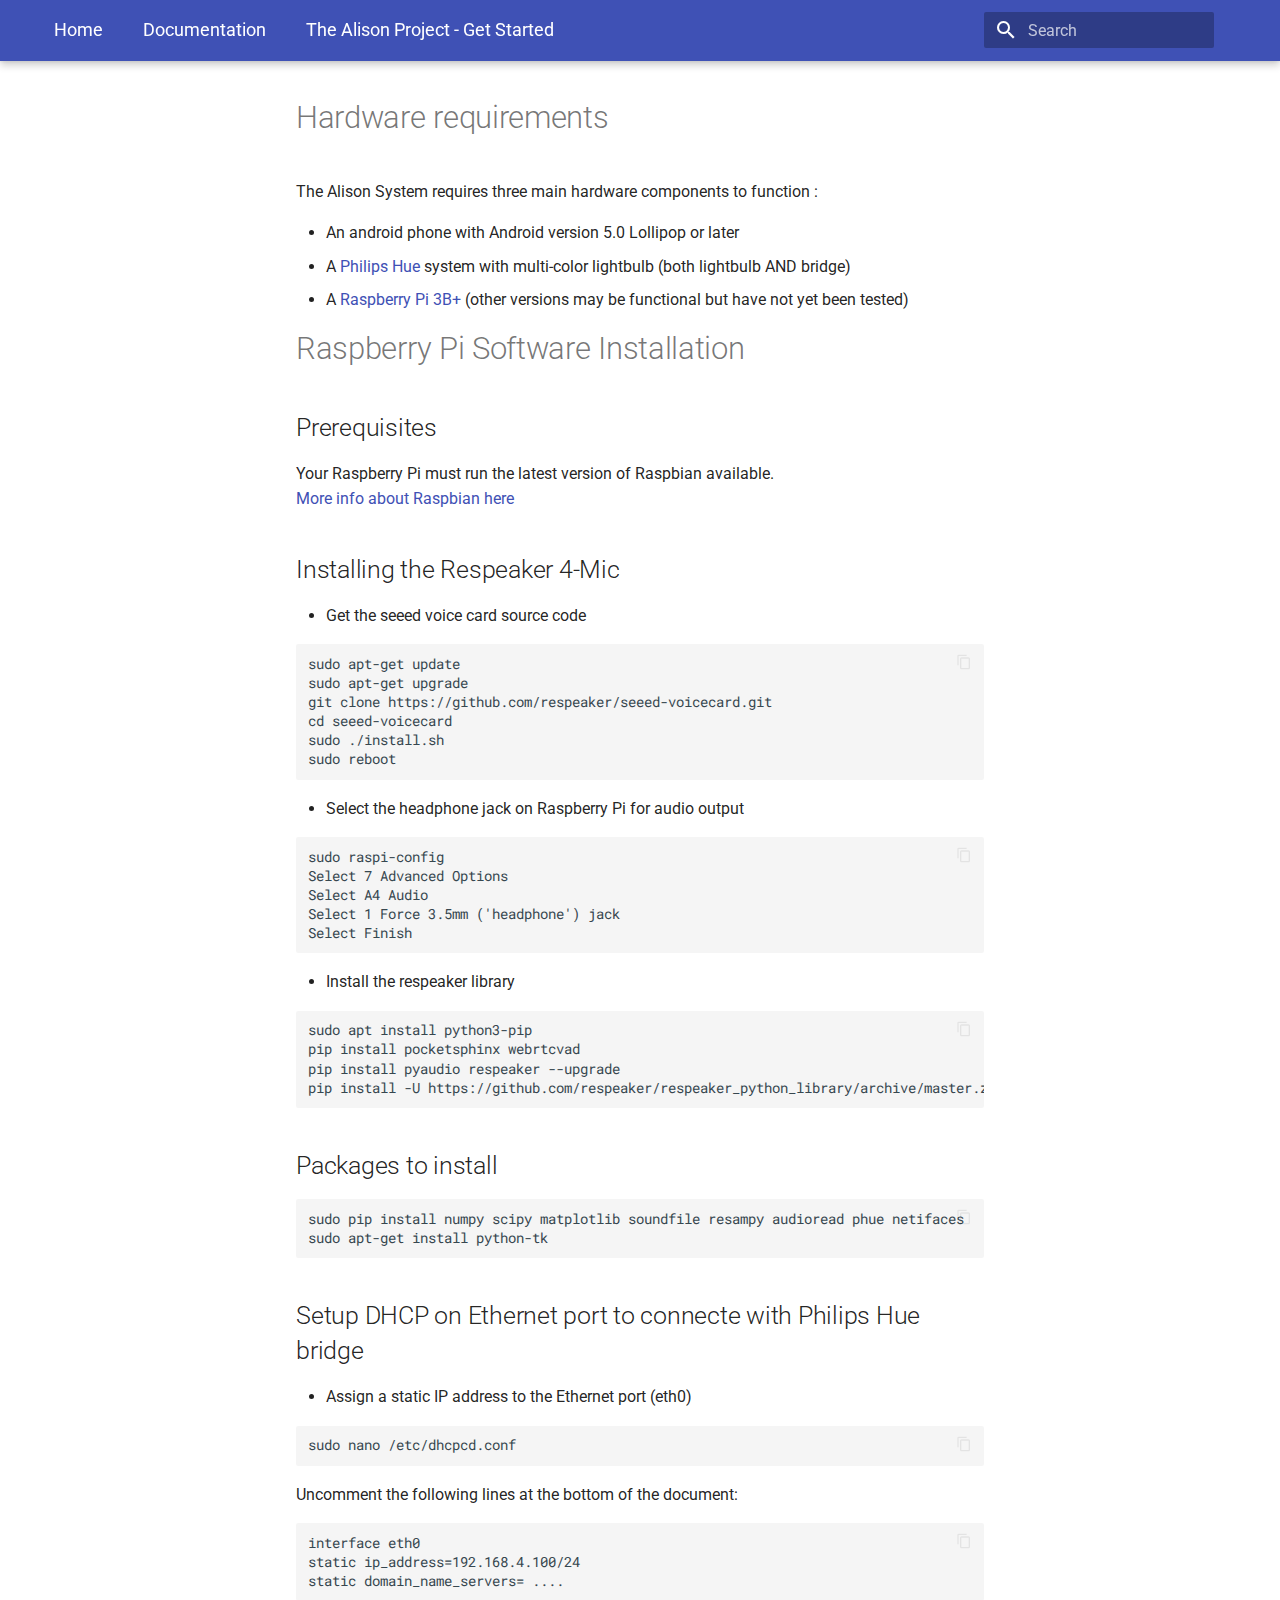
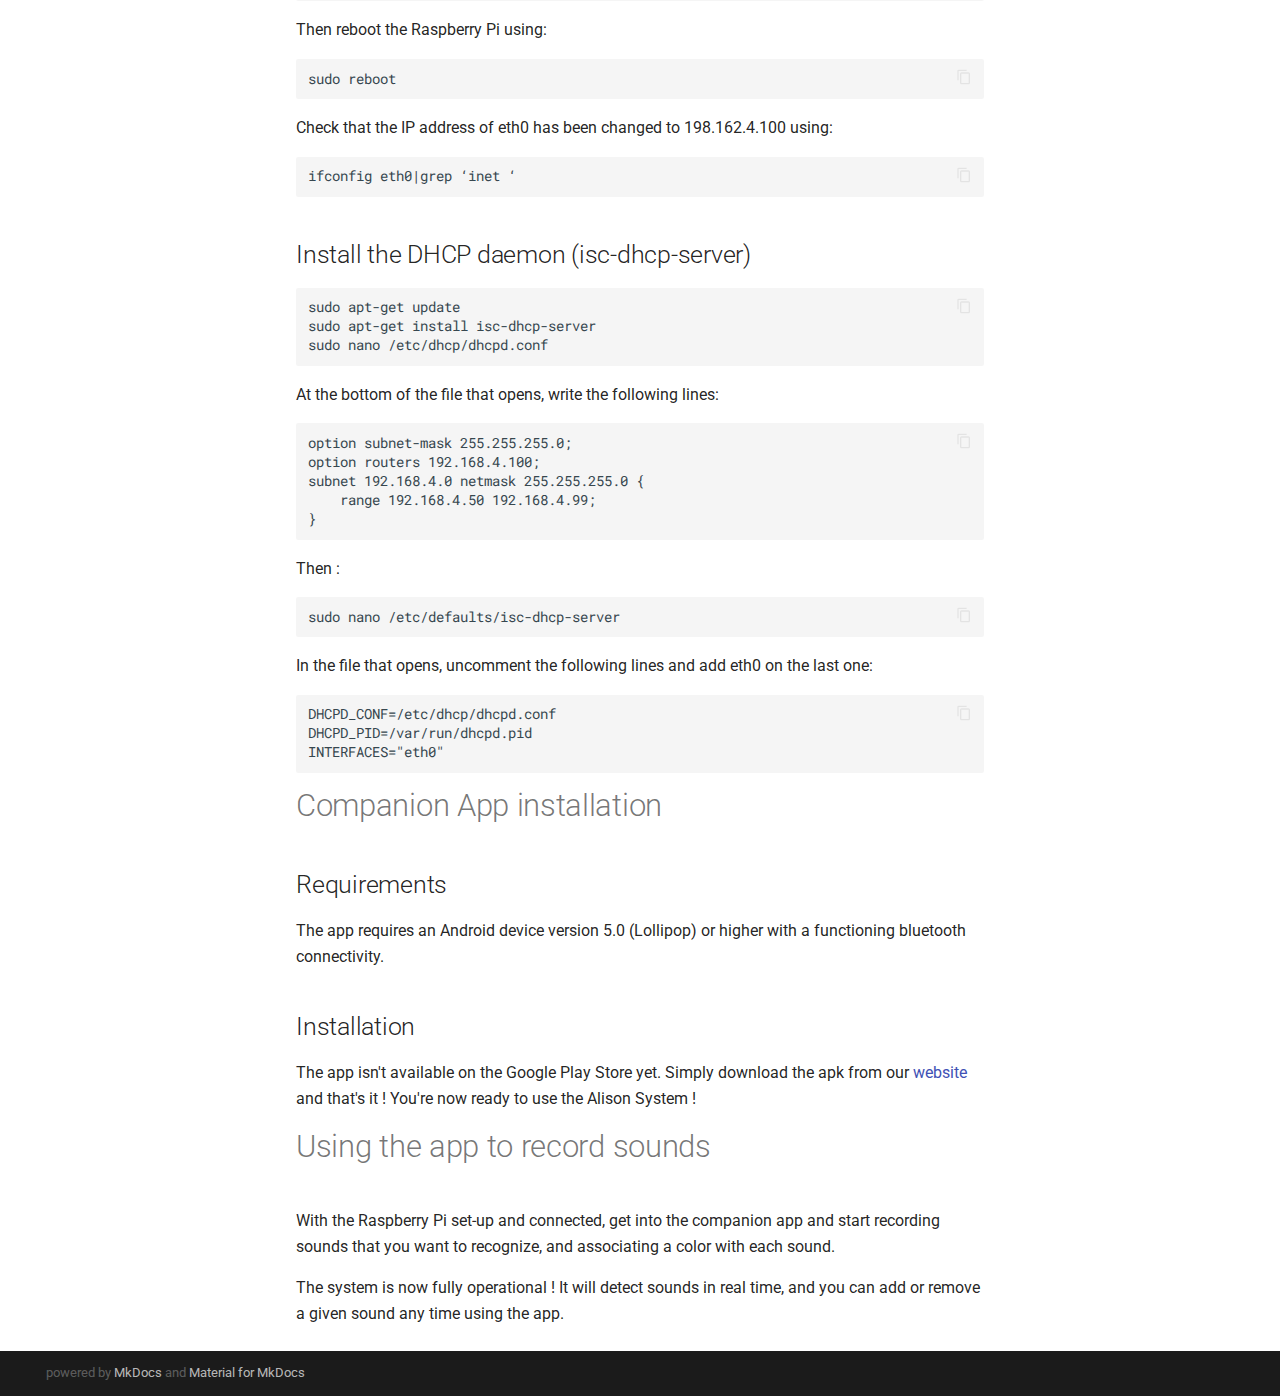
==== docs/Get_Started/index.html @ c4dc36ad "added getstarted md page" ====
<!doctype html>
<html lang="en" class="no-js">
  <head>
    
      <meta charset="utf-8">
      <meta name="viewport" content="width=device-width,initial-scale=1">
      <meta http-equiv="x-ua-compatible" content="ie=edge">
      
      
      
      
        <meta name="lang:clipboard.copy" content="Copy to clipboard">
      
        <meta name="lang:clipboard.copied" content="Copied to clipboard">
      
        <meta name="lang:search.language" content="en">
      
        <meta name="lang:search.pipeline.stopwords" content="True">
      
        <meta name="lang:search.pipeline.trimmer" content="True">
      
        <meta name="lang:search.result.none" content="No matching documents">
      
        <meta name="lang:search.result.one" content="1 matching document">
      
        <meta name="lang:search.result.other" content="# matching documents">
      
        <meta name="lang:search.tokenizer" content="[\s\-]+">
      
      <link rel="shortcut icon" href="assets/images/favicon.png">
      <meta name="generator" content="mkdocs-1.0.4, mkdocs-material-4.2.0">
    
    
      
        <title>The Alison Project - Get Started</title>
      <link rel="stylesheet" href="assets/stylesheets/application.750b69bd.css">
      
      
    
    
      <script src="assets/javascripts/modernizr.74668098.js"></script>
    
    
      
        <link href="https://fonts.gstatic.com" rel="preconnect" crossorigin>
        <link rel="stylesheet" href="https://fonts.googleapis.com/css?family=Roboto:300,400,400i,700|Roboto+Mono">
        <style>body,input{font-family:"Roboto","Helvetica Neue",Helvetica,Arial,sans-serif}code,kbd,pre{font-family:"Roboto Mono","Courier New",Courier,monospace}</style>
      
    
    <link rel="stylesheet" href="assets/fonts/material-icons.css">
    
    
    
      
    
    
  </head>
  
    <body dir="ltr">
  
    <svg class="md-svg">
      <defs>
        
        
      </defs>
    </svg>
    <input class="md-toggle" data-md-toggle="drawer" type="checkbox" id="__drawer" autocomplete="off">
    <input class="md-toggle" data-md-toggle="search" type="checkbox" id="__search" autocomplete="off">
    <label class="md-overlay" data-md-component="overlay" for="__drawer"></label>
    
      <a href="#hardware-requirements" tabindex="1" class="md-skip">
        Skip to content
      </a>
    
    
      <header class="md-header" height="62px" data-md-component="header">
  <nav class="md-header-nav md-grid" height="62px">
    <div class="md-flex">
    
      <div class="md-flex__cell md-flex__cell--shrink">
        <div class="md-flex__ellipsis md-header-nav__title" data-md-component="title">
          <a href="../index.html">
            Home
          </a> 
       </div>  
      </div>
      <div class="md-flex__cell md-flex__cell--shrink">
        <div class="md-flex__ellipsis md-header-nav__title" data-md-component="title">
          <a href="../documentation.html">
            Documentation
          </a> 
       </div>  
      </div>
      
      <div class="md-flex__cell md-flex__cell--shrink">
        <label class="md-icon md-icon--menu md-header-nav__button" for="__drawer"></label>
      </div>
      <div class="md-flex__cell md-flex__cell--stretch">
        <div class="md-flex__ellipsis md-header-nav__title" data-md-component="title">
          
            <span class="md-header-nav__topic">
              The Alison Project - Get Started
            </span>
          
        </div>
      </div>


      <div class="md-flex__cell md-flex__cell--shrink">
        
          <label class="md-icon md-icon--search md-header-nav__button" for="__search"></label>

          
          
<div class="md-search" data-md-component="search" role="dialog">
  <label class="md-search__overlay" for="__search"></label>
  <div class="md-search__inner" role="search">
    <form class="md-search__form" name="search">
      <input type="text" class="md-search__input" name="query" placeholder="Search" autocapitalize="off" autocorrect="off" autocomplete="off" spellcheck="false" data-md-component="query" data-md-state="active">
      <label class="md-icon md-search__icon" for="__search"></label>
      <button type="reset" class="md-icon md-search__icon" data-md-component="reset" tabindex="-1">
        &#xE5CD;
      </button>
    </form>
    <div class="md-search__output">
      <div class="md-search__scrollwrap" data-md-scrollfix>
        <div class="md-search-result" data-md-component="result">
          <div class="md-search-result__meta">
            Type to start searching
          </div>
          <ol class="md-search-result__list"></ol>
        </div>
      </div>
    </div>
  </div>
</div>
        
      </div>
      
    </div>
  </nav>
</header>
    
    <div class="md-container">
      
        
      
      
      <main class="md-main">
        <div class="md-main__inner md-grid" data-md-component="container">
          
            
              <div class="md-sidebar md-sidebar--primary" data-md-component="navigation">
                <div class="md-sidebar__scrollwrap">
                  <div class="md-sidebar__inner">
                    <nav class="md-nav md-nav--primary" data-md-level="0">
  <label class="md-nav__title md-nav__title--site" for="__drawer">
    <a href="." title="The Alison Project - Get Started" class="md-nav__button md-logo">
      
        <i class="md-icon"></i>
      
    </a>
  </label>
  
  <ul class="md-nav__list" data-md-scrollfix>
    
      
      
      

  


  <li class="md-nav__item md-nav__item--active">
    
    <input class="md-toggle md-nav__toggle" data-md-toggle="toc" type="checkbox" id="__toc">
    
      
    
    
    <a href="." title="Hardware requirements" class="md-nav__link md-nav__link--active">
    </a>
    
  </li>

    
  </ul>
</nav>
                  </div>
                </div>
              </div>
            
            
              <div class="md-sidebar md-sidebar--secondary" data-md-component="toc">
                <div class="md-sidebar__scrollwrap">
                  <div class="md-sidebar__inner">
                    
<nav class="md-nav md-nav--secondary">
  
  
    
  
  
</nav>
                  </div>
                </div>
              </div>
            
          
          <div class="md-content">
            <article class="md-content__inner md-typeset">
              
                
                
                <h1 id="hardware-requirements">Hardware requirements</h1>
<p>The Alison System requires three main hardware components to function :  </p>
<ul>
<li>
<p>An android phone with Android version 5.0 Lollipop or later  </p>
</li>
<li>
<p>A <a href="https://www2.meethue.com/fr-fr">Philips Hue</a> system with multi-color lightbulb (both lightbulb AND bridge)  </p>
</li>
<li>
<p>A <a href="https://www.raspberrypi.org/products">Raspberry Pi 3B+</a> (other versions may be functional but have not yet been tested)  </p>
</li>
</ul>
<h1 id="raspberry-pi-software-installation">Raspberry Pi Software Installation</h1>
<h2 id="prerequisites">Prerequisites</h2>
<p>Your Raspberry Pi must run the latest version of Raspbian available.<br />
<a href="https://raspbian.org/" title="Raspbian- Main page">More info about Raspbian here</a></p>
<h2 id="installing-the-respeaker-4-mic">Installing the Respeaker 4-Mic</h2>
<ul>
<li>Get the seeed voice card source code</li>
</ul>
<pre><code>sudo apt-get update
sudo apt-get upgrade
git clone https://github.com/respeaker/seeed-voicecard.git
cd seeed-voicecard
sudo ./install.sh
sudo reboot
</code></pre>

<ul>
<li>Select the headphone jack on Raspberry Pi for audio output</li>
</ul>
<pre><code>sudo raspi-config
Select 7 Advanced Options
Select A4 Audio
Select 1 Force 3.5mm ('headphone') jack
Select Finish
</code></pre>

<ul>
<li>Install the respeaker library</li>
</ul>
<pre><code>sudo apt install python3-pip
pip install pocketsphinx webrtcvad
pip install pyaudio respeaker --upgrade
pip install -U https://github.com/respeaker/respeaker_python_library/archive/master.zip
</code></pre>

<h2 id="packages-to-install">Packages to install</h2>
<pre><code>sudo pip install numpy scipy matplotlib soundfile resampy audioread phue netifaces
sudo apt-get install python-tk
</code></pre>

<h2 id="setup-dhcp-on-ethernet-port-to-connecte-with-philips-hue-bridge">Setup DHCP on Ethernet port to connecte with Philips Hue bridge</h2>
<ul>
<li>Assign a static IP address to the Ethernet port (eth0)</li>
</ul>
<pre><code>sudo nano /etc/dhcpcd.conf
</code></pre>

<p>Uncomment the following lines at the bottom of the document:</p>
<pre><code>interface eth0
static ip_address=192.168.4.100/24
static domain_name_servers= ....
</code></pre>

<p>Then reboot the Raspberry Pi using:</p>
<pre><code>sudo reboot
</code></pre>

<p>Check that the IP address of eth0 has been changed to 198.162.4.100 using:</p>
<pre><code>ifconfig eth0|grep ‘inet ‘
</code></pre>

<h2 id="install-the-dhcp-daemon-isc-dhcp-server">Install the DHCP daemon (isc-dhcp-server)</h2>
<pre><code>sudo apt-get update
sudo apt-get install isc-dhcp-server
sudo nano /etc/dhcp/dhcpd.conf
</code></pre>

<p>At the bottom of the file that opens, write the following lines:</p>
<pre><code>option subnet-mask 255.255.255.0;
option routers 192.168.4.100;
subnet 192.168.4.0 netmask 255.255.255.0 {
    range 192.168.4.50 192.168.4.99;
}
</code></pre>

<p>Then : </p>
<pre><code>sudo nano /etc/defaults/isc-dhcp-server
</code></pre>

<p>In the file that opens, uncomment the following lines and add eth0 on the last one:</p>
<pre><code>DHCPD_CONF=/etc/dhcp/dhcpd.conf
DHCPD_PID=/var/run/dhcpd.pid
INTERFACES=&quot;eth0&quot;
</code></pre>

<h1 id="companion-app-installation">Companion App installation</h1>
<h2 id="requirements">Requirements</h2>
<p>The app requires an Android device version 5.0 (Lollipop) or higher with a functioning bluetooth connectivity.</p>
<h2 id="installation">Installation</h2>
<p>The app isn't available on the Google Play Store yet. Simply download the apk from our <a href="https://alisonproject.ml">website</a> and that's it !   You're now ready to use the Alison System !</p>
<h1 id="using-the-app-to-record-sounds">Using the app to record sounds</h1>
<p>With the Raspberry Pi set-up and connected, get into the companion app and start recording sounds that you want to recognize, and associating a color with each sound.   </p>
<p>The system is now fully operational ! It will detect sounds in real time, and you can add or remove a given sound any time using the app.  </p>
                
                  
                
              
              
                


              
            </article>
          </div>
        </div>
      </main>
      
        
<footer class="md-footer">
  
  <div class="md-footer-meta md-typeset">
    <div class="md-footer-meta__inner md-grid">
      <div class="md-footer-copyright">
        
        powered by
        <a href="https://www.mkdocs.org">MkDocs</a>
        and
        <a href="https://squidfunk.github.io/mkdocs-material/">
          Material for MkDocs</a>
      </div>
      
    </div>
  </div>
</footer>
      
    </div>
    
      <script src="assets/javascripts/application.39abc4af.js"></script>
      
      <script>app.initialize({version:"1.0.4",url:{base:"."}})</script>
      
    
  </body>
</html>
---- docs/Get_Started/assets/stylesheets/application.750b69bd.css ----
@charset "UTF-8";html{box-sizing:border-box}*,:after,:before{box-sizing:inherit}html{-webkit-text-size-adjust:none;-moz-text-size-adjust:none;-ms-text-size-adjust:none;text-size-adjust:none}body{margin:0}hr{overflow:visible;box-sizing:content-box}a{-webkit-text-decoration-skip:objects}a,button,input,label{-webkit-tap-highlight-color:transparent}a{color:inherit;text-decoration:none}small,sub,sup{font-size:80%}sub,sup{position:relative;line-height:0;vertical-align:baseline}sub{bottom:-.25em}sup{top:-.5em}img{border-style:none}table{border-collapse:separate;border-spacing:0}td,th{font-weight:400;vertical-align:top}button{margin:0;padding:0;border:0;outline-style:none;background:transparent;font-size:inherit}input{border:0;outline:0}.md-clipboard:before,.md-icon,.md-nav__button,.md-nav__link:after,.md-nav__title:before,.md-search-result__article--document:before,.md-source-file:before,.md-typeset .admonition>.admonition-title:before,.md-typeset .admonition>summary:before,.md-typeset .critic.comment:before,.md-typeset .footnote-backref,.md-typeset .task-list-control .task-list-indicator:before,.md-typeset details>.admonition-title:before,.md-typeset details>summary:before,.md-typeset summary:after{font-family:Material Icons;font-style:normal;font-variant:normal;font-weight:400;line-height:1;text-transform:none;white-space:nowrap;speak:none;word-wrap:normal;direction:ltr}.md-content__icon,.md-footer-nav__button,.md-header-nav__button,.md-nav__button,.md-nav__title:before,.md-search-result__article--document:before{display:inline-block;margin:0rem;padding:.4rem;font-size:1.2rem;cursor:pointer}.md-icon--arrow-back:before{content:""}.md-icon--arrow-forward:before{content:""}.md-icon--menu:before{content:""}.md-icon--search:before{content:""}[dir=rtl] 




.md-icon--arrow-back:before{content:""}[dir=rtl] .md-icon--arrow-forward:before{content:""}body{-webkit-font-smoothing:antialiased;-moz-osx-font-smoothing:grayscale}body,input{color:rgba(0,0,0,.87);-webkit-font-feature-settings:"kern","liga";font-feature-settings:"kern","liga";font-family:Helvetica Neue,Helvetica,Arial,sans-serif}code,kbd,pre{color:rgba(0,0,0,.87);-webkit-font-feature-settings:"kern";font-feature-settings:"kern";font-family:Courier New,Courier,monospace}.md-typeset{font-size:.8rem;line-height:1.6;-webkit-print-color-adjust:exact}.md-typeset blockquote,.md-typeset ol,.md-typeset p,.md-typeset ul{margin:1em 0}.md-typeset h1{margin:0 0 2rem;color:rgba(0,0,0,.54);font-size:1.5625rem;line-height:1.3}.md-typeset h1,.md-typeset h2{font-weight:300;letter-spacing:-.01em}.md-typeset h2{margin:2rem 0 .8rem;font-size:1.25rem;line-height:1.4}.md-typeset h3{margin:1.6rem 0 .8rem;font-size:1rem;font-weight:400;letter-spacing:-.01em;line-height:1.5}.md-typeset h2+h3{margin-top:.8rem}.md-typeset h4{font-size:.8rem}.md-typeset h4,.md-typeset h5,.md-typeset h6{margin:.8rem 0;font-weight:700;letter-spacing:-.01em}.md-typeset h5,.md-typeset h6{color:rgba(0,0,0,.54);font-size:.64rem}.md-typeset h5{text-transform:uppercase}.md-typeset hr{margin:1.5em 0;border-bottom:.05rem dotted rgba(0,0,0,.26)}.md-typeset a{color:#3f51b5;word-break:break-word}.md-typeset a,.md-typeset a:before{transition:color .125s}.md-typeset a:active,.md-typeset a:hover{color:#536dfe}.md-typeset code,.md-typeset pre{background-color:hsla(0,0%,92.5%,.5);color:#37474f;font-size:85%;direction:ltr}.md-typeset code{margin:0 .29412em;padding:.07353em 0;border-radius:.1rem;box-shadow:.29412em 0 0 hsla(0,0%,92.5%,.5),-.29412em 0 0 hsla(0,0%,92.5%,.5);word-break:break-word;-webkit-box-decoration-break:clone;box-decoration-break:clone}.md-typeset h1 code,.md-typeset h2 code,.md-typeset h3 code,.md-typeset h4 code,.md-typeset h5 code,.md-typeset h6 code{margin:0;background-color:transparent;box-shadow:none}.md-typeset a>code{margin:inherit;padding:inherit;border-radius:initial;background-color:inherit;color:inherit;box-shadow:none}.md-typeset pre{position:relative;margin:1em 0;border-radius:.1rem;line-height:1.4;-webkit-overflow-scrolling:touch}.md-typeset pre>code{display:block;margin:0;padding:.525rem .6rem;background-color:transparent;font-size:inherit;box-shadow:none;-webkit-box-decoration-break:slice;box-decoration-break:slice;overflow:auto}.md-typeset pre>code::-webkit-scrollbar{width:.2rem;height:.2rem}.md-typeset pre>code::-webkit-scrollbar-thumb{background-color:rgba(0,0,0,.26)}.md-typeset pre>code::-webkit-scrollbar-thumb:hover{background-color:#536dfe}.md-typeset kbd{padding:0 .29412em;border-radius:.15rem;border:.05rem solid #c9c9c9;border-bottom-color:#bcbcbc;background-color:#fcfcfc;color:#555;font-size:85%;box-shadow:0 .05rem 0 #b0b0b0;word-break:break-word}.md-typeset mark{margin:0 .25em;padding:.0625em 0;border-radius:.1rem;background-color:rgba(255,235,59,.5);box-shadow:.25em 0 0 rgba(255,235,59,.5),-.25em 0 0 rgba(255,235,59,.5);word-break:break-word;-webkit-box-decoration-break:clone;box-decoration-break:clone}.md-typeset abbr{border-bottom:.05rem dotted rgba(0,0,0,.54);text-decoration:none;cursor:help}.md-typeset small{opacity:.75}.md-typeset sub,.md-typeset sup{margin-left:.07812em}[dir=rtl] .md-typeset sub,[dir=rtl] .md-typeset sup{margin-right:.07812em;margin-left:0}.md-typeset blockquote{padding-left:.6rem;border-left:.2rem solid rgba(0,0,0,.26);color:rgba(0,0,0,.54)}[dir=rtl] .md-typeset blockquote{padding-right:.6rem;padding-left:0;border-right:.2rem solid rgba(0,0,0,.26);border-left:initial}.md-typeset ul{list-style-type:disc}.md-typeset ol,.md-typeset ul{margin-left:.625em;padding:0}[dir=rtl] .md-typeset ol,[dir=rtl] .md-typeset ul{margin-right:.625em;margin-left:0}.md-typeset ol ol,.md-typeset ul ol{list-style-type:lower-alpha}.md-typeset ol ol ol,.md-typeset ul ol ol{list-style-type:lower-roman}.md-typeset ol li,.md-typeset ul li{margin-bottom:.5em;margin-left:1.25em}[dir=rtl] .md-typeset ol li,[dir=rtl] .md-typeset ul li{margin-right:1.25em;margin-left:0}.md-typeset ol li blockquote,.md-typeset ol li p,.md-typeset ul li blockquote,.md-typeset ul li p{margin:.5em 0}.md-typeset ol li:last-child,.md-typeset ul li:last-child{margin-bottom:0}.md-typeset ol li ol,.md-typeset ol li ul,.md-typeset ul li ol,.md-typeset ul li ul{margin:.5em 0 .5em .625em}[dir=rtl] .md-typeset ol li ol,[dir=rtl] .md-typeset ol li ul,[dir=rtl] .md-typeset ul li ol,[dir=rtl] .md-typeset ul li ul{margin-right:.625em;margin-left:0}.md-typeset dd{margin:1em 0 1em 1.875em}[dir=rtl] .md-typeset dd{margin-right:1.875em;margin-left:0}.md-typeset iframe,.md-typeset img,.md-typeset svg{max-width:100%}.md-typeset table:not([class]){box-shadow:0 2px 2px 0 rgba(0,0,0,.14),0 1px 5px 0 rgba(0,0,0,.12),0 3px 1px -2px rgba(0,0,0,.2);display:inline-block;max-width:100%;border-radius:.1rem;font-size:.64rem;overflow:auto;-webkit-overflow-scrolling:touch}.md-typeset table:not([class])+*{margin-top:1.5em}.md-typeset table:not([class]) td:not([align]),.md-typeset table:not([class]) th:not([align]){text-align:left}[dir=rtl] .md-typeset table:not([class]) td:not([align]),[dir=rtl] .md-typeset table:not([class]) th:not([align]){text-align:right}.md-typeset table:not([class]) th{min-width:5rem;padding:.6rem .8rem;background-color:rgba(0,0,0,.54);color:#fff;vertical-align:top}.md-typeset table:not([class]) td{padding:.6rem .8rem;border-top:.05rem solid rgba(0,0,0,.07);vertical-align:top}.md-typeset table:not([class]) tr{transition:background-color .125s}.md-typeset table:not([class]) tr:hover{background-color:rgba(0,0,0,.035);box-shadow:inset 0 .05rem 0 #fff}.md-typeset table:not([class]) tr:first-child td{border-top:0}.md-typeset table:not([class]) a{word-break:normal}.md-typeset__scrollwrap{margin:1em -.8rem;overflow-x:auto;-webkit-overflow-scrolling:touch}.md-typeset .md-typeset__table{display:inline-block;margin-bottom:.5em;padding:0 .8rem}.md-typeset .md-typeset__table table{display:table;width:100%;margin:0;overflow:hidden}html{font-size:125%;overflow-x:hidden}body,html{height:100%}body{position:relative;font-size:.5rem}hr{display:block;height:.05rem;padding:0;border:0}.md-svg{display:none}.md-grid{max-width:61rem;margin-right:auto;margin-left:auto}.md-container,.md-main{overflow:auto}.md-container{display:table;width:100%;height:100%;padding-top:2.4rem;table-layout:fixed}.md-main{display:table-row;height:100%}.md-main__inner{height:100%;padding-top:1.5rem;padding-bottom:.05rem}.md-toggle{display:none}.md-overlay{position:fixed;top:0;width:0;height:0;transition:width 0s .25s,height 0s .25s,opacity .25s;background-color:rgba(0,0,0,.54);opacity:0;z-index:3}.md-flex{display:table}.md-flex__cell{display:table-cell;position:relative;vertical-align:top}.md-flex__cell--shrink{width:0}.md-flex__cell--stretch{display:table;width:100%;table-layout:fixed}.md-flex__ellipsis{display:table-cell;text-overflow:ellipsis;white-space:nowrap;overflow:hidden}.md-skip{position:fixed;width:.05rem;height:.05rem;margin:.5rem;padding:.3rem .5rem;-webkit-transform:translateY(.4rem);transform:translateY(.4rem);border-radius:.1rem;background-color:rgba(0,0,0,.87);color:#fff;font-size:.64rem;opacity:0;overflow:hidden}.md-skip:focus{width:auto;height:auto;clip:auto;-webkit-transform:translateX(0);transform:translateX(0);transition:opacity .175s 75ms,-webkit-transform .25s cubic-bezier(.4,0,.2,1);transition:transform .25s cubic-bezier(.4,0,.2,1),opacity .175s 75ms;transition:transform .25s cubic-bezier(.4,0,.2,1),opacity .175s 75ms,-webkit-transform .25s cubic-bezier(.4,0,.2,1);opacity:1;z-index:10}@page{margin:25mm}.md-clipboard{position:absolute;top:.3rem;right:.3rem;width:1.4rem;height:1.4rem;border-radius:.1rem;font-size:.8rem;cursor:pointer;z-index:1;-webkit-backface-visibility:hidden;backface-visibility:hidden}.md-clipboard:before{transition:color .25s,opacity .25s;color:rgba(0,0,0,.07);content:"\E14D"}.codehilite:hover .md-clipboard:before,.md-typeset .highlight:hover .md-clipboard:before,pre:hover .md-clipboard:before{color:rgba(0,0,0,.54)}.md-clipboard:focus:before,.md-clipboard:hover:before{color:#536dfe}.md-clipboard__message{display:block;position:absolute;top:0;right:1.7rem;padding:.3rem .5rem;-webkit-transform:translateX(.4rem);transform:translateX(.4rem);transition:opacity .175s,-webkit-transform .25s cubic-bezier(.9,.1,.9,0);transition:transform .25s cubic-bezier(.9,.1,.9,0),opacity .175s;transition:transform .25s cubic-bezier(.9,.1,.9,0),opacity .175s,-webkit-transform .25s cubic-bezier(.9,.1,.9,0);border-radius:.1rem;background-color:rgba(0,0,0,.54);color:#fff;font-size:.64rem;white-space:nowrap;opacity:0;pointer-events:none}.md-clipboard__message--active{-webkit-transform:translateX(0);transform:translateX(0);transition:opacity .175s 75ms,-webkit-transform .25s cubic-bezier(.4,0,.2,1);transition:transform .25s cubic-bezier(.4,0,.2,1),opacity .175s 75ms;transition:transform .25s cubic-bezier(.4,0,.2,1),opacity .175s 75ms,-webkit-transform .25s cubic-bezier(.4,0,.2,1);opacity:1;pointer-events:auto}.md-clipboard__message:before{content:attr(aria-label)}.md-clipboard__message:after{display:block;position:absolute;top:50%;right:-.2rem;width:0;margin-top:-.2rem;border-color:transparent rgba(0,0,0,.54);border-style:solid;border-width:.2rem 0 .2rem .2rem;content:""}.md-content__inner{margin:0 .8rem 1.2rem;padding-top:.6rem}.md-content__inner:before{display:block;height:.4rem;content:""}.md-content__inner>:last-child{margin-bottom:0}.md-content__icon{position:relative;margin:.4rem 0;padding:0;float:right}.md-typeset .md-content__icon{color:rgba(0,0,0,.26)}.md-header{position:fixed;top:0;right:0;left:0;height:3.05rem;transition:background-color .25s,color .25s;background-color:#3f51b5;color:#fff;box-shadow:none;z-index:2;-webkit-backface-visibility:hidden;backface-visibility:hidden}.no-js .md-header{transition:none;box-shadow:none}.md-header[data-md-state=shadow]{transition:background-color .25s,color .25s,box-shadow .25s;box-shadow:0 0 .2rem rgba(0,0,0,.1),0 .2rem .4rem rgba(0,0,0,.2)}.md-header-nav{padding-top: 0.3rem!important;padding:0 .2rem}.md-header-nav__button{position:relative;transition:opacity .25s;z-index:1}.md-header-nav__button:hover{opacity:.7}.md-header-nav__button.md-logo *{display:block}.no-js .md-header-nav__button.md-icon--search{display:none}.md-header-nav__topic{display:block;position:absolute;transition:opacity .15s,-webkit-transform .4s cubic-bezier(.1,.7,.1,1);transition:transform .4s cubic-bezier(.1,.7,.1,1),opacity .15s;transition:transform .4s cubic-bezier(.1,.7,.1,1),opacity .15s,-webkit-transform .4s cubic-bezier(.1,.7,.1,1);text-overflow:ellipsis;white-space:nowrap;overflow:hidden}.md-header-nav__topic+.md-header-nav__topic{-webkit-transform:translateX(1.25rem);transform:translateX(1.25rem);transition:opacity .15s,-webkit-transform .4s cubic-bezier(1,.7,.1,.1);transition:transform .4s cubic-bezier(1,.7,.1,.1),opacity .15s;transition:transform .4s cubic-bezier(1,.7,.1,.1),opacity .15s,-webkit-transform .4s cubic-bezier(1,.7,.1,.1);opacity:0;z-index:-1;pointer-events:none}[dir=rtl] .md-header-nav__topic+.md-header-nav__topic{-webkit-transform:translateX(-1.25rem);transform:translateX(-1.25rem)}.no-js .md-header-nav__topic{position:static}.no-js .md-header-nav__topic+.md-header-nav__topic{display:none}.md-header-nav__title{padding:0 1rem;font-size:.9rem;line-height:2.4rem}.md-header-nav__title[data-md-state=active] .md-header-nav__topic{-webkit-transform:translateX(-1.25rem);transform:translateX(-1.25rem);transition:opacity .15s,-webkit-transform .4s cubic-bezier(1,.7,.1,.1);transition:transform .4s cubic-bezier(1,.7,.1,.1),opacity .15s;transition:transform .4s cubic-bezier(1,.7,.1,.1),opacity .15s,-webkit-transform .4s cubic-bezier(1,.7,.1,.1);opacity:0;z-index:-1;pointer-events:none}[dir=rtl] .md-header-nav__title[data-md-state=active] .md-header-nav__topic{-webkit-transform:translateX(1.25rem);transform:translateX(1.25rem)}.md-header-nav__title[data-md-state=active] .md-header-nav__topic+.md-header-nav__topic{-webkit-transform:translateX(0);transform:translateX(0);transition:opacity .15s,-webkit-transform .4s cubic-bezier(.1,.7,.1,1);transition:transform .4s cubic-bezier(.1,.7,.1,1),opacity .15s;transition:transform .4s cubic-bezier(.1,.7,.1,1),opacity .15s,-webkit-transform .4s cubic-bezier(.1,.7,.1,1);opacity:1;z-index:0;pointer-events:auto}.md-header-nav__source{display:none}.md-hero{transition:background .25s;background-color:#3f51b5;color:#fff;font-size:1rem;overflow:hidden}.md-hero__inner{margin-top:1rem;padding:.8rem .8rem .4rem;transition:opacity .25s,-webkit-transform .4s cubic-bezier(.1,.7,.1,1);transition:transform .4s cubic-bezier(.1,.7,.1,1),opacity .25s;transition:transform .4s cubic-bezier(.1,.7,.1,1),opacity .25s,-webkit-transform .4s cubic-bezier(.1,.7,.1,1);transition-delay:.1s}[data-md-state=hidden] .md-hero__inner{pointer-events:none;-webkit-transform:translateY(.625rem);transform:translateY(.625rem);transition:opacity .1s 0s,-webkit-transform 0s .4s;transition:transform 0s .4s,opacity .1s 0s;transition:transform 0s .4s,opacity .1s 0s,-webkit-transform 0s .4s;opacity:0}.md-hero--expand .md-hero__inner{margin-bottom:1.2rem}.md-footer-nav{background-color:rgba(0,0,0,.87);color:#fff}.md-footer-nav__inner{padding:.2rem;overflow:auto}.md-footer-nav__link{padding-top:1.4rem;padding-bottom:.4rem;transition:opacity .25s}.md-footer-nav__link:hover{opacity:.7}.md-footer-nav__link--prev{width:25%;float:left}[dir=rtl] .md-footer-nav__link--prev{float:right}.md-footer-nav__link--next{width:75%;float:right;text-align:right}[dir=rtl] .md-footer-nav__link--next{float:left;text-align:left}.md-footer-nav__button{transition:background .25s}.md-footer-nav__title{position:relative;padding:0 1rem;font-size:.9rem;line-height:2.4rem}.md-footer-nav__direction{position:absolute;right:0;left:0;margin-top:-1rem;padding:0 1rem;color:hsla(0,0%,100%,.7);font-size:.75rem}.md-footer-meta{background-color:rgba(0,0,0,.895)}.md-footer-meta__inner{padding:.2rem;overflow:auto}html .md-footer-meta.md-typeset a{color:hsla(0,0%,100%,.7)}html .md-footer-meta.md-typeset a:focus,html .md-footer-meta.md-typeset a:hover{color:#fff}.md-footer-copyright{margin:0 .6rem;padding:.4rem 0;color:hsla(0,0%,100%,.3);font-size:.64rem}.md-footer-copyright__highlight{color:hsla(0,0%,100%,.7)}.md-footer-social{margin:0 .4rem;padding:.2rem 0 .6rem}.md-footer-social__link{display:inline-block;width:1.6rem;height:1.6rem;font-size:.8rem;text-align:center}.md-footer-social__link:before{line-height:1.9}.md-nav{font-size:.7rem;line-height:1.3}.md-nav__title{display:block;padding:0 .6rem;font-weight:700;text-overflow:ellipsis;overflow:hidden}.md-nav__title:before{display:none;content:"\E5C4"}[dir=rtl] .md-nav__title:before{content:"\E5C8"}.md-nav__title .md-nav__button{display:none}.md-nav__list{margin:0;padding:0;list-style:none}.md-nav__item{padding:0 .6rem}.md-nav__item:last-child{padding-bottom:.6rem}.md-nav__item .md-nav__item{padding-right:0}[dir=rtl] .md-nav__item .md-nav__item{padding-right:.6rem;padding-left:0}.md-nav__item .md-nav__item:last-child{padding-bottom:0}.md-nav__button img{width:100%;height:auto}.md-nav__link{display:block;margin-top:.625em;transition:color .125s;text-overflow:ellipsis;cursor:pointer;overflow:hidden}.md-nav__item--nested>.md-nav__link:after{content:"\E313"}html .md-nav__link[for=__toc],html .md-nav__link[for=__toc]+.md-nav__link:after,html .md-nav__link[for=__toc]~.md-nav{display:none}.md-nav__link[data-md-state=blur]{color:rgba(0,0,0,.54)}.md-nav__link--active,.md-nav__link:active{color:#3f51b5}.md-nav__item--nested>.md-nav__link{color:inherit}.md-nav__link:focus,.md-nav__link:hover{color:#536dfe}.md-nav__source,.no-js .md-search{display:none}.md-search__overlay{opacity:0;z-index:1}.md-search__form{position:relative}.md-search__input{position:relative;padding:0 2.2rem 0 3.6rem;text-overflow:ellipsis;z-index:2}[dir=rtl] .md-search__input{padding:0 3.6rem 0 2.2rem}.md-search__input::-webkit-input-placeholder{transition:color .25s cubic-bezier(.1,.7,.1,1)}.md-search__input:-ms-input-placeholder{transition:color .25s cubic-bezier(.1,.7,.1,1)}.md-search__input::-ms-input-placeholder{transition:color .25s cubic-bezier(.1,.7,.1,1)}.md-search__input::placeholder{transition:color .25s cubic-bezier(.1,.7,.1,1)}.md-search__input::-webkit-input-placeholder,.md-search__input~.md-search__icon{color:rgba(0,0,0,.54)}.md-search__input:-ms-input-placeholder,.md-search__input~.md-search__icon{color:rgba(0,0,0,.54)}.md-search__input::-ms-input-placeholder,.md-search__input~.md-search__icon{color:rgba(0,0,0,.54)}.md-search__input::placeholder,.md-search__input~.md-search__icon{color:rgba(0,0,0,.54)}.md-search__input::-ms-clear{display:none}.md-search__icon{position:absolute;transition:color .25s cubic-bezier(.1,.7,.1,1),opacity .25s;font-size:1.2rem;cursor:pointer;z-index:2}.md-search__icon:hover{opacity:.7}.md-search__icon[for=__search]{top:.3rem;left:.5rem}[dir=rtl] .md-search__icon[for=__search]{right:.5rem;left:auto}.md-search__icon[for=__search]:before{content:"\E8B6"}.md-search__icon[type=reset]{top:.3rem;right:.5rem;-webkit-transform:scale(.125);transform:scale(.125);transition:opacity .15s,-webkit-transform .15s cubic-bezier(.1,.7,.1,1);transition:transform .15s cubic-bezier(.1,.7,.1,1),opacity .15s;transition:transform .15s cubic-bezier(.1,.7,.1,1),opacity .15s,-webkit-transform .15s cubic-bezier(.1,.7,.1,1);opacity:0}[dir=rtl] .md-search__icon[type=reset]{right:auto;left:.5rem}[data-md-toggle=search]:checked~.md-header .md-search__input:valid~.md-search__icon[type=reset]{-webkit-transform:scale(1);transform:scale(1);opacity:1}[data-md-toggle=search]:checked~.md-header .md-search__input:valid~.md-search__icon[type=reset]:hover{opacity:.7}.md-search__output{position:absolute;width:100%;border-radius:0 0 .1rem .1rem;overflow:hidden;z-index:1}.md-search__scrollwrap{height:100%;background-color:#fff;box-shadow:inset 0 .05rem 0 rgba(0,0,0,.07);overflow-y:auto;-webkit-overflow-scrolling:touch}.md-search-result{color:rgba(0,0,0,.87);word-break:break-word}.md-search-result__meta{padding:0 .8rem;background-color:rgba(0,0,0,.07);color:rgba(0,0,0,.54);font-size:.64rem;line-height:1.8rem}.md-search-result__list{margin:0;padding:0;border-top:.05rem solid rgba(0,0,0,.07);list-style:none}.md-search-result__item{box-shadow:0 -.05rem 0 rgba(0,0,0,.07)}.md-search-result__link{display:block;transition:background .25s;outline:0;overflow:hidden}.md-search-result__link:hover,.md-search-result__link[data-md-state=active]{background-color:rgba(83,109,254,.1)}.md-search-result__link:hover .md-search-result__article:before,.md-search-result__link[data-md-state=active] .md-search-result__article:before{opacity:.7}.md-search-result__link:last-child .md-search-result__teaser{margin-bottom:.6rem}.md-search-result__article{position:relative;padding:0 .8rem;overflow:auto}.md-search-result__article--document:before{position:absolute;left:0;margin:.1rem;transition:opacity .25s;color:rgba(0,0,0,.54);content:"\E880"}[dir=rtl] .md-search-result__article--document:before{right:0;left:auto}.md-search-result__article--document .md-search-result__title{margin:.55rem 0;font-size:.8rem;font-weight:400;line-height:1.4}.md-search-result__title{margin:.5em 0;font-size:.64rem;font-weight:700;line-height:1.4}.md-search-result__teaser{display:-webkit-box;max-height:1.65rem;margin:.5em 0;color:rgba(0,0,0,.54);font-size:.64rem;line-height:1.4;text-overflow:ellipsis;overflow:hidden;-webkit-line-clamp:2}.md-search-result em{font-style:normal;font-weight:700;text-decoration:underline}.md-sidebar{position:absolute;width:12.1rem;padding:1.2rem 0;overflow:hidden}.md-sidebar[data-md-state=lock]{position:fixed;top:2.4rem}.md-sidebar--secondary{display:none}.md-sidebar__scrollwrap{max-height:100%;margin:0 .2rem;overflow-y:auto;-webkit-backface-visibility:hidden;backface-visibility:hidden}.md-sidebar__scrollwrap::-webkit-scrollbar{width:.2rem;height:.2rem}.md-sidebar__scrollwrap::-webkit-scrollbar-thumb{background-color:rgba(0,0,0,.26)}.md-sidebar__scrollwrap::-webkit-scrollbar-thumb:hover{background-color:#536dfe}@-webkit-keyframes md-source__facts--done{0%{height:0}to{height:.65rem}}@keyframes md-source__facts--done{0%{height:0}to{height:.65rem}}@-webkit-keyframes md-source__fact--done{0%{-webkit-transform:translateY(100%);transform:translateY(100%);opacity:0}50%{opacity:0}to{-webkit-transform:translateY(0);transform:translateY(0);opacity:1}}@keyframes md-source__fact--done{0%{-webkit-transform:translateY(100%);transform:translateY(100%);opacity:0}50%{opacity:0}to{-webkit-transform:translateY(0);transform:translateY(0);opacity:1}}.md-source{display:block;padding-right:.6rem;transition:opacity .25s;font-size:.65rem;line-height:1.2;white-space:nowrap}[dir=rtl] .md-source{padding-right:0;padding-left:.6rem}.md-source:hover{opacity:.7}.md-source:after,.md-source__icon{display:inline-block;height:2.4rem;content:"";vertical-align:middle}.md-source__icon{width:2.4rem}.md-source__icon svg{width:1.2rem;height:1.2rem;margin-top:.6rem;margin-left:.6rem}[dir=rtl] .md-source__icon svg{margin-right:.6rem;margin-left:0}.md-source__icon+.md-source__repository{margin-left:-2.2rem;padding-left:2rem}[dir=rtl] .md-source__icon+.md-source__repository{margin-right:-2.2rem;margin-left:0;padding-right:2rem;padding-left:0}.md-source__repository{display:inline-block;max-width:100%;margin-left:.6rem;font-weight:700;text-overflow:ellipsis;overflow:hidden;vertical-align:middle}.md-source__facts{margin:0;padding:0;font-size:.55rem;font-weight:700;list-style-type:none;opacity:.75;overflow:hidden}[data-md-state=done] .md-source__facts{-webkit-animation:md-source__facts--done .25s ease-in;animation:md-source__facts--done .25s ease-in}.md-source__fact{float:left}[dir=rtl] .md-source__fact{float:right}[data-md-state=done] .md-source__fact{-webkit-animation:md-source__fact--done .4s ease-out;animation:md-source__fact--done .4s ease-out}.md-source__fact:before{margin:0 .1rem;content:"\00B7"}.md-source__fact:first-child:before{display:none}.md-source-file{display:inline-block;margin:1em .5em 1em 0;padding-right:.25rem;border-radius:.1rem;background-color:rgba(0,0,0,.07);font-size:.64rem;list-style-type:none;cursor:pointer;overflow:hidden}.md-source-file:before{display:inline-block;margin-right:.25rem;padding:.25rem;background-color:rgba(0,0,0,.26);color:#fff;font-size:.8rem;content:"\E86F";vertical-align:middle}html .md-source-file{transition:background .4s,color .4s,box-shadow .4s cubic-bezier(.4,0,.2,1)}html .md-source-file:before{transition:inherit}html body .md-typeset .md-source-file{color:rgba(0,0,0,.54)}.md-source-file:hover{box-shadow:0 0 8px rgba(0,0,0,.18),0 8px 16px rgba(0,0,0,.36)}.md-source-file:hover:before{background-color:#536dfe}.md-tabs{width:100%;transition:background .25s;background-color:#3f51b5;color:#fff;overflow:auto}.md-tabs__list{margin:0 0 0 .2rem;padding:0;list-style:none;white-space:nowrap}.md-tabs__item{display:inline-block;height:2.4rem;padding-right:.6rem;padding-left:.6rem}.md-tabs__link{display:block;margin-top:.8rem;transition:opacity .25s,-webkit-transform .4s cubic-bezier(.1,.7,.1,1);transition:transform .4s cubic-bezier(.1,.7,.1,1),opacity .25s;transition:transform .4s cubic-bezier(.1,.7,.1,1),opacity .25s,-webkit-transform .4s cubic-bezier(.1,.7,.1,1);font-size:.7rem;opacity:.7}.md-tabs__link--active,.md-tabs__link:hover{color:inherit;opacity:1}.md-tabs__item:nth-child(2) .md-tabs__link{transition-delay:.02s}.md-tabs__item:nth-child(3) .md-tabs__link{transition-delay:.04s}.md-tabs__item:nth-child(4) .md-tabs__link{transition-delay:.06s}.md-tabs__item:nth-child(5) .md-tabs__link{transition-delay:.08s}.md-tabs__item:nth-child(6) .md-tabs__link{transition-delay:.1s}.md-tabs__item:nth-child(7) .md-tabs__link{transition-delay:.12s}.md-tabs__item:nth-child(8) .md-tabs__link{transition-delay:.14s}.md-tabs__item:nth-child(9) .md-tabs__link{transition-delay:.16s}.md-tabs__item:nth-child(10) .md-tabs__link{transition-delay:.18s}.md-tabs__item:nth-child(11) .md-tabs__link{transition-delay:.2s}.md-tabs__item:nth-child(12) .md-tabs__link{transition-delay:.22s}.md-tabs__item:nth-child(13) .md-tabs__link{transition-delay:.24s}.md-tabs__item:nth-child(14) .md-tabs__link{transition-delay:.26s}.md-tabs__item:nth-child(15) .md-tabs__link{transition-delay:.28s}.md-tabs__item:nth-child(16) .md-tabs__link{transition-delay:.3s}.md-tabs[data-md-state=hidden]{pointer-events:none}.md-tabs[data-md-state=hidden] .md-tabs__link{-webkit-transform:translateY(50%);transform:translateY(50%);transition:color .25s,opacity .1s,-webkit-transform 0s .4s;transition:color .25s,transform 0s .4s,opacity .1s;transition:color .25s,transform 0s .4s,opacity .1s,-webkit-transform 0s .4s;opacity:0}.md-typeset .admonition,.md-typeset details{box-shadow:0 2px 2px 0 rgba(0,0,0,.14),0 1px 5px 0 rgba(0,0,0,.12),0 3px 1px -2px rgba(0,0,0,.2);position:relative;margin:1.5625em 0;padding:0 .6rem;border-left:.2rem solid #448aff;border-radius:.1rem;font-size:.64rem;overflow:auto}[dir=rtl] .md-typeset .admonition,[dir=rtl] .md-typeset details{border-right:.2rem solid #448aff;border-left:none}html .md-typeset .admonition>:last-child,html .md-typeset details>:last-child{margin-bottom:.6rem}.md-typeset .admonition .admonition,.md-typeset .admonition details,.md-typeset details .admonition,.md-typeset details details{margin:1em 0}.md-typeset .admonition>.admonition-title,.md-typeset .admonition>summary,.md-typeset details>.admonition-title,.md-typeset details>summary{margin:0 -.6rem;padding:.4rem .6rem .4rem 2rem;border-bottom:.05rem solid rgba(68,138,255,.1);background-color:rgba(68,138,255,.1);font-weight:700}[dir=rtl] .md-typeset .admonition>.admonition-title,[dir=rtl] .md-typeset .admonition>summary,[dir=rtl] .md-typeset details>.admonition-title,[dir=rtl] .md-typeset details>summary{padding:.4rem 2rem .4rem .6rem}.md-typeset .admonition>.admonition-title:last-child,.md-typeset .admonition>summary:last-child,.md-typeset details>.admonition-title:last-child,.md-typeset details>summary:last-child{margin-bottom:0}.md-typeset .admonition>.admonition-title:before,.md-typeset .admonition>summary:before,.md-typeset details>.admonition-title:before,.md-typeset details>summary:before{position:absolute;left:.6rem;color:#448aff;font-size:1rem;content:"\E3C9"}[dir=rtl] .md-typeset .admonition>.admonition-title:before,[dir=rtl] .md-typeset .admonition>summary:before,[dir=rtl] .md-typeset details>.admonition-title:before,[dir=rtl] .md-typeset details>summary:before{right:.6rem;left:auto}.md-typeset .admonition.abstract,.md-typeset .admonition.summary,.md-typeset .admonition.tldr,.md-typeset details.abstract,.md-typeset details.summary,.md-typeset details.tldr{border-left-color:#00b0ff}[dir=rtl] .md-typeset .admonition.abstract,[dir=rtl] .md-typeset .admonition.summary,[dir=rtl] .md-typeset .admonition.tldr,[dir=rtl] .md-typeset details.abstract,[dir=rtl] .md-typeset details.summary,[dir=rtl] .md-typeset details.tldr{border-right-color:#00b0ff}.md-typeset .admonition.abstract>.admonition-title,.md-typeset .admonition.abstract>summary,.md-typeset .admonition.summary>.admonition-title,.md-typeset .admonition.summary>summary,.md-typeset .admonition.tldr>.admonition-title,.md-typeset .admonition.tldr>summary,.md-typeset details.abstract>.admonition-title,.md-typeset details.abstract>summary,.md-typeset details.summary>.admonition-title,.md-typeset details.summary>summary,.md-typeset details.tldr>.admonition-title,.md-typeset details.tldr>summary{border-bottom-color:rgba(0,176,255,.1);background-color:rgba(0,176,255,.1)}.md-typeset .admonition.abstract>.admonition-title:before,.md-typeset .admonition.abstract>summary:before,.md-typeset .admonition.summary>.admonition-title:before,.md-typeset .admonition.summary>summary:before,.md-typeset .admonition.tldr>.admonition-title:before,.md-typeset .admonition.tldr>summary:before,.md-typeset details.abstract>.admonition-title:before,.md-typeset details.abstract>summary:before,.md-typeset details.summary>.admonition-title:before,.md-typeset details.summary>summary:before,.md-typeset details.tldr>.admonition-title:before,.md-typeset details.tldr>summary:before{color:#00b0ff;content:""}.md-typeset .admonition.info,.md-typeset .admonition.todo,.md-typeset details.info,.md-typeset details.todo{border-left-color:#00b8d4}[dir=rtl] .md-typeset .admonition.info,[dir=rtl] .md-typeset .admonition.todo,[dir=rtl] .md-typeset details.info,[dir=rtl] .md-typeset details.todo{border-right-color:#00b8d4}.md-typeset .admonition.info>.admonition-title,.md-typeset .admonition.info>summary,.md-typeset .admonition.todo>.admonition-title,.md-typeset .admonition.todo>summary,.md-typeset details.info>.admonition-title,.md-typeset details.info>summary,.md-typeset details.todo>.admonition-title,.md-typeset details.todo>summary{border-bottom-color:rgba(0,184,212,.1);background-color:rgba(0,184,212,.1)}.md-typeset .admonition.info>.admonition-title:before,.md-typeset .admonition.info>summary:before,.md-typeset .admonition.todo>.admonition-title:before,.md-typeset .admonition.todo>summary:before,.md-typeset details.info>.admonition-title:before,.md-typeset details.info>summary:before,.md-typeset details.todo>.admonition-title:before,.md-typeset details.todo>summary:before{color:#00b8d4;content:""}.md-typeset .admonition.hint,.md-typeset .admonition.important,.md-typeset .admonition.tip,.md-typeset details.hint,.md-typeset details.important,.md-typeset details.tip{border-left-color:#00bfa5}[dir=rtl] .md-typeset .admonition.hint,[dir=rtl] .md-typeset .admonition.important,[dir=rtl] .md-typeset .admonition.tip,[dir=rtl] .md-typeset details.hint,[dir=rtl] .md-typeset details.important,[dir=rtl] .md-typeset details.tip{border-right-color:#00bfa5}.md-typeset .admonition.hint>.admonition-title,.md-typeset .admonition.hint>summary,.md-typeset .admonition.important>.admonition-title,.md-typeset .admonition.important>summary,.md-typeset .admonition.tip>.admonition-title,.md-typeset .admonition.tip>summary,.md-typeset details.hint>.admonition-title,.md-typeset details.hint>summary,.md-typeset details.important>.admonition-title,.md-typeset details.important>summary,.md-typeset details.tip>.admonition-title,.md-typeset details.tip>summary{border-bottom-color:rgba(0,191,165,.1);background-color:rgba(0,191,165,.1)}.md-typeset .admonition.hint>.admonition-title:before,.md-typeset .admonition.hint>summary:before,.md-typeset .admonition.important>.admonition-title:before,.md-typeset .admonition.important>summary:before,.md-typeset .admonition.tip>.admonition-title:before,.md-typeset .admonition.tip>summary:before,.md-typeset details.hint>.admonition-title:before,.md-typeset details.hint>summary:before,.md-typeset details.important>.admonition-title:before,.md-typeset details.important>summary:before,.md-typeset details.tip>.admonition-title:before,.md-typeset details.tip>summary:before{color:#00bfa5;content:""}.md-typeset .admonition.check,.md-typeset .admonition.done,.md-typeset .admonition.success,.md-typeset details.check,.md-typeset details.done,.md-typeset details.success{border-left-color:#00c853}[dir=rtl] .md-typeset .admonition.check,[dir=rtl] .md-typeset .admonition.done,[dir=rtl] .md-typeset .admonition.success,[dir=rtl] .md-typeset details.check,[dir=rtl] .md-typeset details.done,[dir=rtl] .md-typeset details.success{border-right-color:#00c853}.md-typeset .admonition.check>.admonition-title,.md-typeset .admonition.check>summary,.md-typeset .admonition.done>.admonition-title,.md-typeset .admonition.done>summary,.md-typeset .admonition.success>.admonition-title,.md-typeset .admonition.success>summary,.md-typeset details.check>.admonition-title,.md-typeset details.check>summary,.md-typeset details.done>.admonition-title,.md-typeset details.done>summary,.md-typeset details.success>.admonition-title,.md-typeset details.success>summary{border-bottom-color:rgba(0,200,83,.1);background-color:rgba(0,200,83,.1)}.md-typeset .admonition.check>.admonition-title:before,.md-typeset .admonition.check>summary:before,.md-typeset .admonition.done>.admonition-title:before,.md-typeset .admonition.done>summary:before,.md-typeset .admonition.success>.admonition-title:before,.md-typeset .admonition.success>summary:before,.md-typeset details.check>.admonition-title:before,.md-typeset details.check>summary:before,.md-typeset details.done>.admonition-title:before,.md-typeset details.done>summary:before,.md-typeset details.success>.admonition-title:before,.md-typeset details.success>summary:before{color:#00c853;content:""}.md-typeset .admonition.faq,.md-typeset .admonition.help,.md-typeset .admonition.question,.md-typeset details.faq,.md-typeset details.help,.md-typeset details.question{border-left-color:#64dd17}[dir=rtl] .md-typeset .admonition.faq,[dir=rtl] .md-typeset .admonition.help,[dir=rtl] .md-typeset .admonition.question,[dir=rtl] .md-typeset details.faq,[dir=rtl] .md-typeset details.help,[dir=rtl] .md-typeset details.question{border-right-color:#64dd17}.md-typeset .admonition.faq>.admonition-title,.md-typeset .admonition.faq>summary,.md-typeset .admonition.help>.admonition-title,.md-typeset .admonition.help>summary,.md-typeset .admonition.question>.admonition-title,.md-typeset .admonition.question>summary,.md-typeset details.faq>.admonition-title,.md-typeset details.faq>summary,.md-typeset details.help>.admonition-title,.md-typeset details.help>summary,.md-typeset details.question>.admonition-title,.md-typeset details.question>summary{border-bottom-color:rgba(100,221,23,.1);background-color:rgba(100,221,23,.1)}.md-typeset .admonition.faq>.admonition-title:before,.md-typeset .admonition.faq>summary:before,.md-typeset .admonition.help>.admonition-title:before,.md-typeset .admonition.help>summary:before,.md-typeset .admonition.question>.admonition-title:before,.md-typeset .admonition.question>summary:before,.md-typeset details.faq>.admonition-title:before,.md-typeset details.faq>summary:before,.md-typeset details.help>.admonition-title:before,.md-typeset details.help>summary:before,.md-typeset details.question>.admonition-title:before,.md-typeset details.question>summary:before{color:#64dd17;content:""}.md-typeset .admonition.attention,.md-typeset .admonition.caution,.md-typeset .admonition.warning,.md-typeset details.attention,.md-typeset details.caution,.md-typeset details.warning{border-left-color:#ff9100}[dir=rtl] .md-typeset .admonition.attention,[dir=rtl] .md-typeset .admonition.caution,[dir=rtl] .md-typeset .admonition.warning,[dir=rtl] .md-typeset details.attention,[dir=rtl] .md-typeset details.caution,[dir=rtl] .md-typeset details.warning{border-right-color:#ff9100}.md-typeset .admonition.attention>.admonition-title,.md-typeset .admonition.attention>summary,.md-typeset .admonition.caution>.admonition-title,.md-typeset .admonition.caution>summary,.md-typeset .admonition.warning>.admonition-title,.md-typeset .admonition.warning>summary,.md-typeset details.attention>.admonition-title,.md-typeset details.attention>summary,.md-typeset details.caution>.admonition-title,.md-typeset details.caution>summary,.md-typeset details.warning>.admonition-title,.md-typeset details.warning>summary{border-bottom-color:rgba(255,145,0,.1);background-color:rgba(255,145,0,.1)}.md-typeset .admonition.attention>.admonition-title:before,.md-typeset .admonition.attention>summary:before,.md-typeset .admonition.caution>.admonition-title:before,.md-typeset .admonition.caution>summary:before,.md-typeset .admonition.warning>.admonition-title:before,.md-typeset .admonition.warning>summary:before,.md-typeset details.attention>.admonition-title:before,.md-typeset details.attention>summary:before,.md-typeset details.caution>.admonition-title:before,.md-typeset details.caution>summary:before,.md-typeset details.warning>.admonition-title:before,.md-typeset details.warning>summary:before{color:#ff9100;content:""}.md-typeset .admonition.fail,.md-typeset .admonition.failure,.md-typeset .admonition.missing,.md-typeset details.fail,.md-typeset details.failure,.md-typeset details.missing{border-left-color:#ff5252}[dir=rtl] .md-typeset .admonition.fail,[dir=rtl] .md-typeset .admonition.failure,[dir=rtl] .md-typeset .admonition.missing,[dir=rtl] .md-typeset details.fail,[dir=rtl] .md-typeset details.failure,[dir=rtl] .md-typeset details.missing{border-right-color:#ff5252}.md-typeset .admonition.fail>.admonition-title,.md-typeset .admonition.fail>summary,.md-typeset .admonition.failure>.admonition-title,.md-typeset .admonition.failure>summary,.md-typeset .admonition.missing>.admonition-title,.md-typeset .admonition.missing>summary,.md-typeset details.fail>.admonition-title,.md-typeset details.fail>summary,.md-typeset details.failure>.admonition-title,.md-typeset details.failure>summary,.md-typeset details.missing>.admonition-title,.md-typeset details.missing>summary{border-bottom-color:rgba(255,82,82,.1);background-color:rgba(255,82,82,.1)}.md-typeset .admonition.fail>.admonition-title:before,.md-typeset .admonition.fail>summary:before,.md-typeset .admonition.failure>.admonition-title:before,.md-typeset .admonition.failure>summary:before,.md-typeset .admonition.missing>.admonition-title:before,.md-typeset .admonition.missing>summary:before,.md-typeset details.fail>.admonition-title:before,.md-typeset details.fail>summary:before,.md-typeset details.failure>.admonition-title:before,.md-typeset details.failure>summary:before,.md-typeset details.missing>.admonition-title:before,.md-typeset details.missing>summary:before{color:#ff5252;content:""}.md-typeset .admonition.danger,.md-typeset .admonition.error,.md-typeset details.danger,.md-typeset details.error{border-left-color:#ff1744}[dir=rtl] .md-typeset .admonition.danger,[dir=rtl] .md-typeset .admonition.error,[dir=rtl] .md-typeset details.danger,[dir=rtl] .md-typeset details.error{border-right-color:#ff1744}.md-typeset .admonition.danger>.admonition-title,.md-typeset .admonition.danger>summary,.md-typeset .admonition.error>.admonition-title,.md-typeset .admonition.error>summary,.md-typeset details.danger>.admonition-title,.md-typeset details.danger>summary,.md-typeset details.error>.admonition-title,.md-typeset details.error>summary{border-bottom-color:rgba(255,23,68,.1);background-color:rgba(255,23,68,.1)}.md-typeset .admonition.danger>.admonition-title:before,.md-typeset .admonition.danger>summary:before,.md-typeset .admonition.error>.admonition-title:before,.md-typeset .admonition.error>summary:before,.md-typeset details.danger>.admonition-title:before,.md-typeset details.danger>summary:before,.md-typeset details.error>.admonition-title:before,.md-typeset details.error>summary:before{color:#ff1744;content:""}.md-typeset .admonition.bug,.md-typeset details.bug{border-left-color:#f50057}[dir=rtl] .md-typeset .admonition.bug,[dir=rtl] .md-typeset details.bug{border-right-color:#f50057}.md-typeset .admonition.bug>.admonition-title,.md-typeset .admonition.bug>summary,.md-typeset details.bug>.admonition-title,.md-typeset details.bug>summary{border-bottom-color:rgba(245,0,87,.1);background-color:rgba(245,0,87,.1)}.md-typeset .admonition.bug>.admonition-title:before,.md-typeset .admonition.bug>summary:before,.md-typeset details.bug>.admonition-title:before,.md-typeset details.bug>summary:before{color:#f50057;content:""}.md-typeset .admonition.example,.md-typeset details.example{border-left-color:#651fff}[dir=rtl] .md-typeset .admonition.example,[dir=rtl] .md-typeset details.example{border-right-color:#651fff}.md-typeset .admonition.example>.admonition-title,.md-typeset .admonition.example>summary,.md-typeset details.example>.admonition-title,.md-typeset details.example>summary{border-bottom-color:rgba(101,31,255,.1);background-color:rgba(101,31,255,.1)}.md-typeset .admonition.example>.admonition-title:before,.md-typeset .admonition.example>summary:before,.md-typeset details.example>.admonition-title:before,.md-typeset details.example>summary:before{color:#651fff;content:""}.md-typeset .admonition.cite,.md-typeset .admonition.quote,.md-typeset details.cite,.md-typeset details.quote{border-left-color:#9e9e9e}[dir=rtl] .md-typeset .admonition.cite,[dir=rtl] .md-typeset .admonition.quote,[dir=rtl] .md-typeset details.cite,[dir=rtl] .md-typeset details.quote{border-right-color:#9e9e9e}.md-typeset .admonition.cite>.admonition-title,.md-typeset .admonition.cite>summary,.md-typeset .admonition.quote>.admonition-title,.md-typeset .admonition.quote>summary,.md-typeset details.cite>.admonition-title,.md-typeset details.cite>summary,.md-typeset details.quote>.admonition-title,.md-typeset details.quote>summary{border-bottom-color:hsla(0,0%,62%,.1);background-color:hsla(0,0%,62%,.1)}.md-typeset .admonition.cite>.admonition-title:before,.md-typeset .admonition.cite>summary:before,.md-typeset .admonition.quote>.admonition-title:before,.md-typeset .admonition.quote>summary:before,.md-typeset details.cite>.admonition-title:before,.md-typeset details.cite>summary:before,.md-typeset details.quote>.admonition-title:before,.md-typeset details.quote>summary:before{color:#9e9e9e;content:""}.codehilite .o,.codehilite .ow,.md-typeset .highlight .o,.md-typeset .highlight .ow{color:inherit}.codehilite .ge,.md-typeset .highlight .ge{color:#000}.codehilite .gr,.md-typeset .highlight .gr{color:#a00}.codehilite .gh,.md-typeset .highlight .gh{color:#999}.codehilite .go,.md-typeset .highlight .go{color:#888}.codehilite .gp,.md-typeset .highlight .gp{color:#555}.codehilite .gs,.md-typeset .highlight .gs{color:inherit}.codehilite .gu,.md-typeset .highlight .gu{color:#aaa}.codehilite .gt,.md-typeset .highlight .gt{color:#a00}.codehilite .gd,.md-typeset .highlight .gd{background-color:#fdd}.codehilite .gi,.md-typeset .highlight .gi{background-color:#dfd}.codehilite .k,.md-typeset .highlight .k{color:#3b78e7}.codehilite .kc,.md-typeset .highlight .kc{color:#a71d5d}.codehilite .kd,.codehilite .kn,.md-typeset .highlight .kd,.md-typeset .highlight .kn{color:#3b78e7}.codehilite .kp,.md-typeset .highlight .kp{color:#a71d5d}.codehilite .kr,.codehilite .kt,.md-typeset .highlight .kr,.md-typeset .highlight .kt{color:#3e61a2}.codehilite .c,.codehilite .cm,.md-typeset .highlight .c,.md-typeset .highlight .cm{color:#999}.codehilite .cp,.md-typeset .highlight .cp{color:#666}.codehilite .c1,.codehilite .ch,.codehilite .cs,.md-typeset .highlight .c1,.md-typeset .highlight .ch,.md-typeset .highlight .cs{color:#999}.codehilite .na,.codehilite .nb,.md-typeset .highlight .na,.md-typeset .highlight .nb{color:#c2185b}.codehilite .bp,.md-typeset .highlight .bp{color:#3e61a2}.codehilite .nc,.md-typeset .highlight .nc{color:#c2185b}.codehilite .no,.md-typeset .highlight .no{color:#3e61a2}.codehilite .nd,.codehilite .ni,.md-typeset .highlight .nd,.md-typeset .highlight .ni{color:#666}.codehilite .ne,.codehilite .nf,.md-typeset .highlight .ne,.md-typeset .highlight .nf{color:#c2185b}.codehilite .nl,.md-typeset .highlight .nl{color:#3b5179}.codehilite .nn,.md-typeset .highlight .nn{color:#ec407a}.codehilite .nt,.md-typeset .highlight .nt{color:#3b78e7}.codehilite .nv,.codehilite .vc,.codehilite .vg,.codehilite .vi,.md-typeset .highlight .nv,.md-typeset .highlight .vc,.md-typeset .highlight .vg,.md-typeset .highlight .vi{color:#3e61a2}.codehilite .nx,.md-typeset .highlight .nx{color:#ec407a}.codehilite .il,.codehilite .m,.codehilite .mf,.codehilite .mh,.codehilite .mi,.codehilite .mo,.md-typeset .highlight .il,.md-typeset .highlight .m,.md-typeset .highlight .mf,.md-typeset .highlight .mh,.md-typeset .highlight .mi,.md-typeset .highlight .mo{color:#e74c3c}.codehilite .s,.codehilite .sb,.codehilite .sc,.md-typeset .highlight .s,.md-typeset .highlight .sb,.md-typeset .highlight .sc{color:#0d904f}.codehilite .sd,.md-typeset .highlight .sd{color:#999}.codehilite .s2,.md-typeset .highlight .s2{color:#0d904f}.codehilite .se,.codehilite .sh,.codehilite .si,.codehilite .sx,.md-typeset .highlight .se,.md-typeset .highlight .sh,.md-typeset .highlight .si,.md-typeset .highlight .sx{color:#183691}.codehilite .sr,.md-typeset .highlight .sr{color:#009926}.codehilite .s1,.codehilite .ss,.md-typeset .highlight .s1,.md-typeset .highlight .ss{color:#0d904f}.codehilite .err,.md-typeset .highlight .err{color:#a61717}.codehilite .w,.md-typeset .highlight .w{color:transparent}.codehilite .hll,.md-typeset .highlight .hll{display:block;margin:0 -.6rem;padding:0 .6rem;background-color:rgba(255,235,59,.5)}.md-typeset .codehilite,.md-typeset .highlight{position:relative;margin:1em 0;padding:0;border-radius:.1rem;background-color:hsla(0,0%,92.5%,.5);color:#37474f;line-height:1.4;-webkit-overflow-scrolling:touch}.md-typeset .codehilite code,.md-typeset .codehilite pre,.md-typeset .highlight code,.md-typeset .highlight pre{display:block;margin:0;padding:.525rem .6rem;background-color:transparent;overflow:auto;vertical-align:top}.md-typeset .codehilite code::-webkit-scrollbar,.md-typeset .codehilite pre::-webkit-scrollbar,.md-typeset .highlight code::-webkit-scrollbar,.md-typeset .highlight pre::-webkit-scrollbar{width:.2rem;height:.2rem}.md-typeset .codehilite code::-webkit-scrollbar-thumb,.md-typeset .codehilite pre::-webkit-scrollbar-thumb,.md-typeset .highlight code::-webkit-scrollbar-thumb,.md-typeset .highlight pre::-webkit-scrollbar-thumb{background-color:rgba(0,0,0,.26)}.md-typeset .codehilite code::-webkit-scrollbar-thumb:hover,.md-typeset .codehilite pre::-webkit-scrollbar-thumb:hover,.md-typeset .highlight code::-webkit-scrollbar-thumb:hover,.md-typeset .highlight pre::-webkit-scrollbar-thumb:hover{background-color:#536dfe}.md-typeset pre.codehilite,.md-typeset pre.highlight{overflow:visible}.md-typeset pre.codehilite code,.md-typeset pre.highlight code{display:block;padding:.525rem .6rem;overflow:auto}.md-typeset .codehilitetable,.md-typeset .highlighttable{display:block;margin:1em 0;border-radius:.2em;font-size:.8rem;overflow:hidden}.md-typeset .codehilitetable tbody,.md-typeset .codehilitetable td,.md-typeset .highlighttable tbody,.md-typeset .highlighttable td{display:block;padding:0}.md-typeset .codehilitetable tr,.md-typeset .highlighttable tr{display:flex}.md-typeset .codehilitetable .codehilite,.md-typeset .codehilitetable .highlight,.md-typeset .codehilitetable .linenodiv,.md-typeset .highlighttable .codehilite,.md-typeset .highlighttable .highlight,.md-typeset .highlighttable .linenodiv{margin:0;border-radius:0}.md-typeset .codehilitetable .linenodiv,.md-typeset .highlighttable .linenodiv{padding:.525rem .6rem}.md-typeset .codehilitetable .linenos,.md-typeset .highlighttable .linenos{background-color:rgba(0,0,0,.07);color:rgba(0,0,0,.26);-webkit-user-select:none;-moz-user-select:none;-ms-user-select:none;user-select:none}.md-typeset .codehilitetable .linenos pre,.md-typeset .highlighttable .linenos pre{margin:0;padding:0;background-color:transparent;color:inherit;text-align:right}.md-typeset .codehilitetable .code,.md-typeset .highlighttable .code{flex:1;overflow:hidden}.md-typeset>.codehilitetable,.md-typeset>.highlighttable{box-shadow:none}.md-typeset [id^="fnref:"]{display:inline-block}.md-typeset [id^="fnref:"]:target{margin-top:-3.8rem;padding-top:3.8rem;pointer-events:none}.md-typeset [id^="fn:"]:before{display:none;height:0;content:""}.md-typeset [id^="fn:"]:target:before{display:block;margin-top:-3.5rem;padding-top:3.5rem;pointer-events:none}.md-typeset .footnote{color:rgba(0,0,0,.54);font-size:.64rem}.md-typeset .footnote ol{margin-left:0}.md-typeset .footnote li{transition:color .25s}.md-typeset .footnote li:target{color:rgba(0,0,0,.87)}.md-typeset .footnote li :first-child{margin-top:0}.md-typeset .footnote li:hover .footnote-backref,.md-typeset .footnote li:target .footnote-backref{-webkit-transform:translateX(0);transform:translateX(0);opacity:1}.md-typeset .footnote li:hover .footnote-backref:hover,.md-typeset .footnote li:target .footnote-backref{color:#536dfe}.md-typeset .footnote-ref{display:inline-block;pointer-events:auto}.md-typeset .footnote-ref:before{display:inline;margin:0 .2em;border-left:.05rem solid rgba(0,0,0,.26);font-size:1.25em;content:"";vertical-align:-.25rem}.md-typeset .footnote-backref{display:inline-block;-webkit-transform:translateX(.25rem);transform:translateX(.25rem);transition:color .25s,opacity .125s .125s,-webkit-transform .25s .125s;transition:transform .25s .125s,color .25s,opacity .125s .125s;transition:transform .25s .125s,color .25s,opacity .125s .125s,-webkit-transform .25s .125s;color:rgba(0,0,0,.26);font-size:0;opacity:0;vertical-align:text-bottom}[dir=rtl] .md-typeset .footnote-backref{-webkit-transform:translateX(-.25rem);transform:translateX(-.25rem)}.md-typeset .footnote-backref:before{display:inline-block;font-size:.8rem;content:"\E31B"}[dir=rtl] .md-typeset .footnote-backref:before{-webkit-transform:scaleX(-1);transform:scaleX(-1)}.md-typeset .headerlink{display:inline-block;margin-left:.5rem;-webkit-transform:translateY(.25rem);transform:translateY(.25rem);transition:color .25s,opacity .125s .25s,-webkit-transform .25s .25s;transition:transform .25s .25s,color .25s,opacity .125s .25s;transition:transform .25s .25s,color .25s,opacity .125s .25s,-webkit-transform .25s .25s;opacity:0}[dir=rtl] .md-typeset .headerlink{margin-right:.5rem;margin-left:0}html body .md-typeset .headerlink{color:rgba(0,0,0,.26)}.md-typeset h1[id]:before{display:block;margin-top:-9px;padding-top:9px;content:""}.md-typeset h1[id]:target:before{margin-top:-3.45rem;padding-top:3.45rem}.md-typeset h1[id] .headerlink:focus,.md-typeset h1[id]:hover .headerlink,.md-typeset h1[id]:target .headerlink{-webkit-transform:translate(0);transform:translate(0);opacity:1}.md-typeset h1[id] .headerlink:focus,.md-typeset h1[id]:hover .headerlink:hover,.md-typeset h1[id]:target .headerlink{color:#536dfe}.md-typeset h2[id]:before{display:block;margin-top:-8px;padding-top:8px;content:""}.md-typeset h2[id]:target:before{margin-top:-3.4rem;padding-top:3.4rem}.md-typeset h2[id] .headerlink:focus,.md-typeset h2[id]:hover .headerlink,.md-typeset h2[id]:target .headerlink{-webkit-transform:translate(0);transform:translate(0);opacity:1}.md-typeset h2[id] .headerlink:focus,.md-typeset h2[id]:hover .headerlink:hover,.md-typeset h2[id]:target .headerlink{color:#536dfe}.md-typeset h3[id]:before{display:block;margin-top:-9px;padding-top:9px;content:""}.md-typeset h3[id]:target:before{margin-top:-3.45rem;padding-top:3.45rem}.md-typeset h3[id] .headerlink:focus,.md-typeset h3[id]:hover .headerlink,.md-typeset h3[id]:target .headerlink{-webkit-transform:translate(0);transform:translate(0);opacity:1}.md-typeset h3[id] .headerlink:focus,.md-typeset h3[id]:hover .headerlink:hover,.md-typeset h3[id]:target .headerlink{color:#536dfe}.md-typeset h4[id]:before{display:block;margin-top:-9px;padding-top:9px;content:""}.md-typeset h4[id]:target:before{margin-top:-3.45rem;padding-top:3.45rem}.md-typeset h4[id] .headerlink:focus,.md-typeset h4[id]:hover .headerlink,.md-typeset h4[id]:target .headerlink{-webkit-transform:translate(0);transform:translate(0);opacity:1}.md-typeset h4[id] .headerlink:focus,.md-typeset h4[id]:hover .headerlink:hover,.md-typeset h4[id]:target .headerlink{color:#536dfe}.md-typeset h5[id]:before{display:block;margin-top:-11px;padding-top:11px;content:""}.md-typeset h5[id]:target:before{margin-top:-3.55rem;padding-top:3.55rem}.md-typeset h5[id] .headerlink:focus,.md-typeset h5[id]:hover .headerlink,.md-typeset h5[id]:target .headerlink{-webkit-transform:translate(0);transform:translate(0);opacity:1}.md-typeset h5[id] .headerlink:focus,.md-typeset h5[id]:hover .headerlink:hover,.md-typeset h5[id]:target .headerlink{color:#536dfe}.md-typeset h6[id]:before{display:block;margin-top:-11px;padding-top:11px;content:""}.md-typeset h6[id]:target:before{margin-top:-3.55rem;padding-top:3.55rem}.md-typeset h6[id] .headerlink:focus,.md-typeset h6[id]:hover .headerlink,.md-typeset h6[id]:target .headerlink{-webkit-transform:translate(0);transform:translate(0);opacity:1}.md-typeset h6[id] .headerlink:focus,.md-typeset h6[id]:hover .headerlink:hover,.md-typeset h6[id]:target .headerlink{color:#536dfe}.md-typeset .MJXc-display{margin:.75em 0;padding:.75em 0;overflow:auto;-webkit-overflow-scrolling:touch}.md-typeset .MathJax_CHTML{outline:0}.md-typeset .critic.comment,.md-typeset del.critic,.md-typeset ins.critic{margin:0 .25em;padding:.0625em 0;border-radius:.1rem;-webkit-box-decoration-break:clone;box-decoration-break:clone}.md-typeset del.critic{background-color:#fdd;box-shadow:.25em 0 0 #fdd,-.25em 0 0 #fdd}.md-typeset ins.critic{background-color:#dfd;box-shadow:.25em 0 0 #dfd,-.25em 0 0 #dfd}.md-typeset .critic.comment{background-color:hsla(0,0%,92.5%,.5);color:#37474f;box-shadow:.25em 0 0 hsla(0,0%,92.5%,.5),-.25em 0 0 hsla(0,0%,92.5%,.5)}.md-typeset .critic.comment:before{padding-right:.125em;color:rgba(0,0,0,.26);content:"\E0B7";vertical-align:-.125em}.md-typeset .critic.block{display:block;margin:1em 0;padding-right:.8rem;padding-left:.8rem;box-shadow:none}.md-typeset .critic.block :first-child{margin-top:.5em}.md-typeset .critic.block :last-child{margin-bottom:.5em}.md-typeset details{display:block;padding-top:0}.md-typeset details[open]>summary:after{-webkit-transform:rotate(180deg);transform:rotate(180deg)}.md-typeset details:not([open]){padding-bottom:0}.md-typeset details:not([open])>summary{border-bottom:none}.md-typeset details summary{padding-right:2rem}[dir=rtl] .md-typeset details summary{padding-left:2rem}.no-details .md-typeset details:not([open])>*{display:none}.no-details .md-typeset details:not([open]) summary{display:block}.md-typeset summary{display:block;outline:none;cursor:pointer}.md-typeset summary::-webkit-details-marker{display:none}.md-typeset summary:after{position:absolute;top:.4rem;right:.6rem;color:rgba(0,0,0,.26);font-size:1rem;content:"\E313"}[dir=rtl] .md-typeset summary:after{right:auto;left:.6rem}.md-typeset .emojione{width:1rem;vertical-align:text-top}.md-typeset code.codehilite,.md-typeset code.highlight{margin:0 .29412em;padding:.07353em 0}.md-typeset .superfences-content{display:none;order:99;width:100%;background-color:#fff}.md-typeset .superfences-content>*{margin:0;border-radius:0}.md-typeset .superfences-tabs{display:flex;position:relative;flex-wrap:wrap;margin:1em 0;border:.05rem solid rgba(0,0,0,.07);border-radius:.2em}.md-typeset .superfences-tabs>input{display:none}.md-typeset .superfences-tabs>input:checked+label{font-weight:700}.md-typeset .superfences-tabs>input:checked+label+.superfences-content{display:block}.md-typeset .superfences-tabs>label{width:auto;padding:.6rem;transition:color .125s;font-size:.64rem;cursor:pointer}html .md-typeset .superfences-tabs>label:hover{color:#536dfe}.md-typeset .task-list-item{position:relative;list-style-type:none}.md-typeset .task-list-item [type=checkbox]{position:absolute;top:.45em;left:-2em}[dir=rtl] .md-typeset .task-list-item [type=checkbox]{right:-2em;left:auto}.md-typeset .task-list-control .task-list-indicator:before{position:absolute;top:.15em;left:-1.25em;color:rgba(0,0,0,.26);font-size:1.25em;content:"\E835";vertical-align:-.25em}[dir=rtl] .md-typeset .task-list-control .task-list-indicator:before{right:-1.25em;left:auto}.md-typeset .task-list-control [type=checkbox]:checked+.task-list-indicator:before{content:"\E834"}.md-typeset .task-list-control [type=checkbox]{opacity:0;z-index:-1}@media print{.md-typeset a:after{color:rgba(0,0,0,.54);content:" [" attr(href) "]"}.md-typeset code,.md-typeset pre{white-space:pre-wrap}.md-typeset code{box-shadow:none;-webkit-box-decoration-break:initial;box-decoration-break:slice}.md-clipboard,.md-content__icon,.md-footer,.md-header,.md-sidebar,.md-tabs,.md-typeset .headerlink{display:none}}@media only screen and (max-width:44.9375em){.md-typeset pre{margin:1em -.8rem;border-radius:0}.md-typeset pre>code{padding:.525rem .8rem}.md-footer-nav__link--prev .md-footer-nav__title{display:none}.md-search-result__teaser{max-height:2.5rem;-webkit-line-clamp:3}.codehilite .hll,.md-typeset .highlight .hll{margin:0 -.8rem;padding:0 .8rem}.md-typeset>.codehilite,.md-typeset>.highlight{margin:1em -.8rem;border-radius:0}.md-typeset>.codehilite code,.md-typeset>.codehilite pre,.md-typeset>.highlight code,.md-typeset>.highlight pre{padding:.525rem .8rem}.md-typeset>.codehilitetable,.md-typeset>.highlighttable{margin:1em -.8rem;border-radius:0}.md-typeset>.codehilitetable .codehilite>code,.md-typeset>.codehilitetable .codehilite>pre,.md-typeset>.codehilitetable .highlight>code,.md-typeset>.codehilitetable .highlight>pre,.md-typeset>.codehilitetable .linenodiv,.md-typeset>.highlighttable .codehilite>code,.md-typeset>.highlighttable .codehilite>pre,.md-typeset>.highlighttable .highlight>code,.md-typeset>.highlighttable .highlight>pre,.md-typeset>.highlighttable .linenodiv{padding:.5rem .8rem}.md-typeset>p>.MJXc-display{margin:.75em -.8rem;padding:.25em .8rem}.md-typeset>.superfences-tabs{margin:1em -.8rem;border:0;border-top:.05rem solid rgba(0,0,0,.07);border-radius:0}.md-typeset>.superfences-tabs code,.md-typeset>.superfences-tabs pre{padding:.525rem .8rem}}@media only screen and (min-width:100em){html{font-size:137.5%}}@media only screen and (min-width:125em){html{font-size:150%}}@media only screen and (max-width:59.9375em){body[data-md-state=lock]{overflow:hidden}.ios body[data-md-state=lock] .md-container{display:none}html .md-nav__link[for=__toc]{display:block;padding-right:2.4rem}html .md-nav__link[for=__toc]:after{color:inherit;content:"\E8DE"}html .md-nav__link[for=__toc]+.md-nav__link{display:none}html .md-nav__link[for=__toc]~.md-nav{display:flex}html [dir=rtl] .md-nav__link{padding-right:.8rem;padding-left:2.4rem}.md-nav__source{display:block;padding:0 .2rem;background-color:rgba(50,64,144,.9675);color:#fff}.md-search__overlay{position:absolute;top:.2rem;left:.2rem;width:1.8rem;height:1.8rem;-webkit-transform-origin:center;transform-origin:center;transition:opacity .2s .2s,-webkit-transform .3s .1s;transition:transform .3s .1s,opacity .2s .2s;transition:transform .3s .1s,opacity .2s .2s,-webkit-transform .3s .1s;border-radius:1rem;background-color:#fff;overflow:hidden;pointer-events:none}[dir=rtl] .md-search__overlay{right:.2rem;left:auto}[data-md-toggle=search]:checked~.md-header .md-search__overlay{transition:opacity .1s,-webkit-transform .4s;transition:transform .4s,opacity .1s;transition:transform .4s,opacity .1s,-webkit-transform .4s;opacity:1}.md-search__inner{position:fixed;top:0;left:100%;width:100%;height:100%;-webkit-transform:translateX(5%);transform:translateX(5%);transition:right 0s .3s,left 0s .3s,opacity .15s .15s,-webkit-transform .15s cubic-bezier(.4,0,.2,1) .15s;transition:right 0s .3s,left 0s .3s,transform .15s cubic-bezier(.4,0,.2,1) .15s,opacity .15s .15s;transition:right 0s .3s,left 0s .3s,transform .15s cubic-bezier(.4,0,.2,1) .15s,opacity .15s .15s,-webkit-transform .15s cubic-bezier(.4,0,.2,1) .15s;opacity:0;z-index:2}[data-md-toggle=search]:checked~.md-header .md-search__inner{left:0;-webkit-transform:translateX(0);transform:translateX(0);transition:right 0s 0s,left 0s 0s,opacity .15s .15s,-webkit-transform .15s cubic-bezier(.1,.7,.1,1) .15s;transition:right 0s 0s,left 0s 0s,transform .15s cubic-bezier(.1,.7,.1,1) .15s,opacity .15s .15s;transition:right 0s 0s,left 0s 0s,transform .15s cubic-bezier(.1,.7,.1,1) .15s,opacity .15s .15s,-webkit-transform .15s cubic-bezier(.1,.7,.1,1) .15s;opacity:1}[dir=rtl] [data-md-toggle=search]:checked~.md-header .md-search__inner{right:0;left:auto}html [dir=rtl] .md-search__inner{right:100%;left:auto;-webkit-transform:translateX(-5%);transform:translateX(-5%)}.md-search__input{width:100%;height:2.4rem;font-size:.9rem}.md-search__icon[for=__search]{top:.6rem;left:.8rem}.md-search__icon[for=__search][for=__search]:before{content:"\E5C4"}[dir=rtl] .md-search__icon[for=__search][for=__search]:before{content:"\E5C8"}.md-search__icon[type=reset]{top:.6rem;right:.8rem}.md-search__output{top:2.4rem;bottom:0}.md-search-result__article--document:before{display:none}}@media only screen and (max-width:76.1875em){[data-md-toggle=drawer]:checked~.md-overlay{width:100%;height:100%;transition:width 0s,height 0s,opacity .25s;opacity:1}.md-header-nav__button.md-icon--home,.md-header-nav__button.md-logo{display:none}.md-hero__inner{margin-top:2.4rem;margin-bottom:1.2rem}.md-nav{background-color:#fff}.md-nav--primary,.md-nav--primary .md-nav{display:flex;position:absolute;top:0;right:0;left:0;flex-direction:column;height:100%;z-index:1}.md-nav--primary .md-nav__item,.md-nav--primary .md-nav__title{font-size:.8rem;line-height:1.5}html .md-nav--primary .md-nav__title{position:relative;height:5.6rem;padding:3rem .8rem .2rem;background-color:rgba(0,0,0,.07);color:rgba(0,0,0,.54);font-weight:400;line-height:2.4rem;white-space:nowrap;cursor:pointer}html .md-nav--primary .md-nav__title:before{display:block;position:absolute;top:.2rem;left:.2rem;width:2rem;height:2rem;color:rgba(0,0,0,.54)}html .md-nav--primary .md-nav__title~.md-nav__list{background-color:#fff;box-shadow:inset 0 .05rem 0 rgba(0,0,0,.07)}html .md-nav--primary .md-nav__title~.md-nav__list>.md-nav__item:first-child{border-top:0}html .md-nav--primary .md-nav__title--site{position:relative;background-color:#3f51b5;color:#fff}html .md-nav--primary .md-nav__title--site .md-nav__button{display:block;position:absolute;top:.2rem;left:.2rem;width:3.2rem;height:3.2rem;font-size:2.4rem}html .md-nav--primary .md-nav__title--site:before{display:none}html [dir=rtl] .md-nav--primary .md-nav__title--site .md-nav__button,html [dir=rtl] .md-nav--primary .md-nav__title:before{right:.2rem;left:auto}.md-nav--primary .md-nav__list{flex:1;overflow-y:auto}.md-nav--primary .md-nav__item{padding:0;border-top:.05rem solid rgba(0,0,0,.07)}[dir=rtl] .md-nav--primary .md-nav__item{padding:0}.md-nav--primary .md-nav__item--nested>.md-nav__link{padding-right:2.4rem}[dir=rtl] .md-nav--primary .md-nav__item--nested>.md-nav__link{padding-right:.8rem;padding-left:2.4rem}.md-nav--primary .md-nav__item--nested>.md-nav__link:after{content:"\E315"}[dir=rtl] .md-nav--primary .md-nav__item--nested>.md-nav__link:after{content:"\E314"}.md-nav--primary .md-nav__link{position:relative;margin-top:0;padding:.6rem .8rem}.md-nav--primary .md-nav__link:after{position:absolute;top:50%;right:.6rem;margin-top:-.6rem;color:inherit;font-size:1.2rem}[dir=rtl] .md-nav--primary .md-nav__link:after{right:auto;left:.6rem}.md-nav--primary .md-nav--secondary .md-nav__link{position:static}.md-nav--primary .md-nav--secondary .md-nav{position:static;background-color:transparent}.md-nav--primary .md-nav--secondary .md-nav .md-nav__link{padding-left:1.4rem}[dir=rtl] .md-nav--primary .md-nav--secondary .md-nav .md-nav__link{padding-right:1.4rem;padding-left:0}.md-nav--primary .md-nav--secondary .md-nav .md-nav .md-nav__link{padding-left:2rem}[dir=rtl] .md-nav--primary .md-nav--secondary .md-nav .md-nav .md-nav__link{padding-right:2rem;padding-left:0}.md-nav--primary .md-nav--secondary .md-nav .md-nav .md-nav .md-nav__link{padding-left:2.6rem}[dir=rtl] .md-nav--primary .md-nav--secondary .md-nav .md-nav .md-nav .md-nav__link{padding-right:2.6rem;padding-left:0}.md-nav--primary .md-nav--secondary .md-nav .md-nav .md-nav .md-nav .md-nav__link{padding-left:3.2rem}[dir=rtl] .md-nav--primary .md-nav--secondary .md-nav .md-nav .md-nav .md-nav .md-nav__link{padding-right:3.2rem;padding-left:0}.md-nav__toggle~.md-nav{display:flex;-webkit-transform:translateX(100%);transform:translateX(100%);transition:opacity .125s .05s,-webkit-transform .25s cubic-bezier(.8,0,.6,1);transition:transform .25s cubic-bezier(.8,0,.6,1),opacity .125s .05s;transition:transform .25s cubic-bezier(.8,0,.6,1),opacity .125s .05s,-webkit-transform .25s cubic-bezier(.8,0,.6,1);opacity:0}[dir=rtl] .md-nav__toggle~.md-nav{-webkit-transform:translateX(-100%);transform:translateX(-100%)}.no-csstransforms3d .md-nav__toggle~.md-nav{display:none}.md-nav__toggle:checked~.md-nav{-webkit-transform:translateX(0);transform:translateX(0);transition:opacity .125s .125s,-webkit-transform .25s cubic-bezier(.4,0,.2,1);transition:transform .25s cubic-bezier(.4,0,.2,1),opacity .125s .125s;transition:transform .25s cubic-bezier(.4,0,.2,1),opacity .125s .125s,-webkit-transform .25s cubic-bezier(.4,0,.2,1);opacity:1}.no-csstransforms3d .md-nav__toggle:checked~.md-nav{display:flex}.md-sidebar--primary{position:fixed;top:0;left:-12.1rem;width:12.1rem;height:100%;-webkit-transform:translateX(0);transform:translateX(0);transition:box-shadow .25s,-webkit-transform .25s cubic-bezier(.4,0,.2,1);transition:transform .25s cubic-bezier(.4,0,.2,1),box-shadow .25s;transition:transform .25s cubic-bezier(.4,0,.2,1),box-shadow .25s,-webkit-transform .25s cubic-bezier(.4,0,.2,1);background-color:#fff;z-index:3}[dir=rtl] .md-sidebar--primary{right:-12.1rem;left:auto}.no-csstransforms3d .md-sidebar--primary{display:none}[data-md-toggle=drawer]:checked~.md-container .md-sidebar--primary{box-shadow:0 8px 10px 1px rgba(0,0,0,.14),0 3px 14px 2px rgba(0,0,0,.12),0 5px 5px -3px rgba(0,0,0,.4);-webkit-transform:translateX(12.1rem);transform:translateX(12.1rem)}[dir=rtl] [data-md-toggle=drawer]:checked~.md-container .md-sidebar--primary{-webkit-transform:translateX(-12.1rem);transform:translateX(-12.1rem)}.no-csstransforms3d [data-md-toggle=drawer]:checked~.md-container .md-sidebar--primary{display:block}.md-sidebar--primary .md-sidebar__scrollwrap{overflow:hidden;position:absolute;top:0;right:0;bottom:0;left:0;margin:0}.md-tabs{display:none}}@media only screen and (min-width:60em){.md-content{margin-right:12.1rem}[dir=rtl] .md-content{margin-right:0;margin-left:12.1rem}.md-header-nav__button.md-icon--search{display:none}.md-header-nav__source{display:block;width:11.5rem;max-width:11.5rem;padding-right:.6rem}[dir=rtl] .md-header-nav__source{padding-right:0;padding-left:.6rem}.md-search{padding:.2rem}.md-search__overlay{position:fixed;top:0;left:0;width:0;height:0;transition:width 0s .25s,height 0s .25s,opacity .25s;background-color:rgba(0,0,0,.54);cursor:pointer}[dir=rtl] .md-search__overlay{right:0;left:auto}[data-md-toggle=search]:checked~.md-header .md-search__overlay{width:100%;height:100%;transition:width 0s,height 0s,opacity .25s;opacity:1}.md-search__inner{position:relative;width:11.5rem;margin-right:1rem;padding:.1rem 0;float:right;transition:width .25s cubic-bezier(.1,.7,.1,1)}[dir=rtl] .md-search__inner{margin-right:0;margin-left:1rem;float:left}.md-search__form,.md-search__input{border-radius:.1rem}.md-search__input{width:100%;height:1.8rem;padding-left:2.2rem;transition:background-color .25s cubic-bezier(.1,.7,.1,1),color .25s cubic-bezier(.1,.7,.1,1);background-color:rgba(0,0,0,.26);color:inherit;font-size:.8rem}[dir=rtl] .md-search__input{padding-right:2.2rem}.md-search__input+.md-search__icon{color:inherit}.md-search__input::-webkit-input-placeholder{color:hsla(0,0%,100%,.7)}.md-search__input:-ms-input-placeholder{color:hsla(0,0%,100%,.7)}.md-search__input::-ms-input-placeholder{color:hsla(0,0%,100%,.7)}.md-search__input::placeholder{color:hsla(0,0%,100%,.7)}.md-search__input:hover{background-color:hsla(0,0%,100%,.12)}[data-md-toggle=search]:checked~.md-header .md-search__input{border-radius:.1rem .1rem 0 0;background-color:#fff;color:rgba(0,0,0,.87);text-overflow:clip}[data-md-toggle=search]:checked~.md-header .md-search__input+.md-search__icon,[data-md-toggle=search]:checked~.md-header .md-search__input::-webkit-input-placeholder{color:rgba(0,0,0,.54)}[data-md-toggle=search]:checked~.md-header .md-search__input+.md-search__icon,[data-md-toggle=search]:checked~.md-header .md-search__input:-ms-input-placeholder{color:rgba(0,0,0,.54)}[data-md-toggle=search]:checked~.md-header .md-search__input+.md-search__icon,[data-md-toggle=search]:checked~.md-header .md-search__input::-ms-input-placeholder{color:rgba(0,0,0,.54)}[data-md-toggle=search]:checked~.md-header .md-search__input+.md-search__icon,[data-md-toggle=search]:checked~.md-header .md-search__input::placeholder{color:rgba(0,0,0,.54)}.md-search__output{top:1.9rem;transition:opacity .4s;opacity:0}[data-md-toggle=search]:checked~.md-header .md-search__output{box-shadow:0 6px 10px 0 rgba(0,0,0,.14),0 1px 18px 0 rgba(0,0,0,.12),0 3px 5px -1px rgba(0,0,0,.4);opacity:1}.md-search__scrollwrap{max-height:0}[data-md-toggle=search]:checked~.md-header .md-search__scrollwrap{max-height:75vh}.md-search__scrollwrap::-webkit-scrollbar{width:.2rem;height:.2rem}.md-search__scrollwrap::-webkit-scrollbar-thumb{background-color:rgba(0,0,0,.26)}.md-search__scrollwrap::-webkit-scrollbar-thumb:hover{background-color:#536dfe}.md-search-result__meta{padding-left:2.2rem}[dir=rtl] .md-search-result__meta{padding-right:2.2rem;padding-left:0}.md-search-result__article{padding-left:2.2rem}[dir=rtl] .md-search-result__article{padding-right:2.2rem;padding-left:.8rem}.md-sidebar--secondary{display:block;margin-left:100%;-webkit-transform:translate(-100%);transform:translate(-100%)}[dir=rtl] .md-sidebar--secondary{margin-right:100%;margin-left:0;-webkit-transform:translate(100%);transform:translate(100%)}}@media only screen and (min-width:76.25em){.md-content{margin-left:12.1rem}[dir=rtl] .md-content{margin-right:12.1rem}.md-content__inner{margin-right:1.2rem;margin-left:1.2rem}.md-header-nav__button.md-icon--menu{display:none}.md-nav[data-md-state=animate]{transition:max-height .25s cubic-bezier(.86,0,.07,1)}.md-nav__toggle~.md-nav{max-height:0;overflow:hidden}.no-js .md-nav__toggle~.md-nav{display:none}.md-nav[data-md-state=expand],.md-nav__toggle:checked~.md-nav{max-height:100%}.no-js .md-nav[data-md-state=expand],.no-js .md-nav__toggle:checked~.md-nav{display:block}

.test{
    margin-top: 0.2rem !important;
    padding-top: 0.5rem !important;
    font-size: 1rem !important;
}

.md-nav__item--nested>.md-nav>.md-nav__title{display:none}.md-nav__item--nested>.md-nav__link:after{display:inline-block;-webkit-transform-origin:.45em .45em;transform-origin:.45em .45em;-webkit-transform-style:preserve-3d;transform-style:preserve-3d;vertical-align:-.125em}.js .md-nav__item--nested>.md-nav__link:after{transition:-webkit-transform .4s;transition:transform .4s;transition:transform .4s,-webkit-transform .4s}.md-nav__item--nested .md-nav__toggle:checked~.md-nav__link:after{-webkit-transform:rotateX(180deg);transform:rotateX(180deg)}.md-search__inner{margin-right:1.4rem}[dir=rtl] .md-search__inner{margin-left:1.4rem}.md-search__scrollwrap,[data-md-toggle=search]:checked~.md-header .md-search__inner{width:34.4rem}.md-sidebar--secondary{margin-left:61rem}[dir=rtl] .md-sidebar--secondary{margin-right:61rem;margin-left:0}.md-tabs~.md-main .md-nav--primary>.md-nav__list>.md-nav__item--nested{font-size:0;visibility:hidden}.md-tabs--active~.md-main .md-nav--primary .md-nav__title{display:block;padding:0}.md-tabs--active~.md-main .md-nav--primary .md-nav__title--site{display:none}.no-js .md-tabs--active~.md-main .md-nav--primary .md-nav{display:block}.md-tabs--active~.md-main .md-nav--primary>.md-nav__list>.md-nav__item{font-size:0;visibility:hidden}.md-tabs--active~.md-main .md-nav--primary>.md-nav__list>.md-nav__item--nested{display:none;font-size:.7rem;overflow:auto;visibility:visible}.md-tabs--active~.md-main .md-nav--primary>.md-nav__list>.md-nav__item--nested>.md-nav__link{display:none}.md-tabs--active~.md-main .md-nav--primary>.md-nav__list>.md-nav__item--active{display:block}.md-tabs--active~.md-main .md-nav[data-md-level="1"]{max-height:none;overflow:visible}.md-tabs--active~.md-main .md-nav[data-md-level="1"]>.md-nav__list>.md-nav__item{padding-left:0}.md-tabs--active~.md-main .md-nav[data-md-level="1"] .md-nav .md-nav__title{display:none}}@media only screen and (min-width:45em){.md-footer-nav__link{width:50%}.md-footer-copyright{max-width:75%;float:left}[dir=rtl] .md-footer-copyright{float:right}.md-footer-social{padding:.6rem 0;float:right}[dir=rtl] .md-footer-social{float:left}}@media only screen and (max-width:29.9375em){[data-md-toggle=search]:checked~.md-header .md-search__overlay{-webkit-transform:scale(45);transform:scale(45)}}@media only screen and (min-width:30em) and (max-width:44.9375em){[data-md-toggle=search]:checked~.md-header .md-search__overlay{-webkit-transform:scale(60);transform:scale(60)}}@media only screen and (min-width:45em) and (max-width:59.9375em){[data-md-toggle=search]:checked~.md-header .md-search__overlay{-webkit-transform:scale(75);transform:scale(75)}}@media only screen and (min-width:60em) and (max-width:76.1875em){.md-search__scrollwrap,[data-md-toggle=search]:checked~.md-header .md-search__inner{width:23.4rem}.md-search-result__teaser{max-height:2.5rem;-webkit-line-clamp:3}}
---- docs/Get_Started/assets/fonts/material-icons.css ----
/*!
 * Licensed under the Apache License, Version 2.0 (the "License"); you may not
 * use this file except in compliance with the License. You may obtain a copy
 * of the License at:
 *
 *   http://www.apache.org/licenses/LICENSE-2.0
 *
 * UNLESS REQUIRED BY APPLICABLE LAW OR AGREED TO IN WRITING, SOFTWARE
 * DISTRIBUTED UNDER THE LICENSE IS DISTRIBUTED ON AN "AS IS" BASIS,
 * WITHOUT WARRANTIES OR CONDITIONS OF ANY KIND, EITHER EXPRESS OR IMPLIED.
 * SEE THE LICENSE FOR THE SPECIFIC LANGUAGE GOVERNING PERMISSIONS AND
 * LIMITATIONS UNDER THE LICENSE.
 */@font-face{font-family:"Material Icons";font-style:normal;font-weight:400;src:local("Material Icons"),local("MaterialIcons-Regular"),url("specimen/MaterialIcons-Regular.woff2") format("woff2"),url("specimen/MaterialIcons-Regular.woff") format("woff"),url("specimen/MaterialIcons-Regular.ttf") format("truetype")}
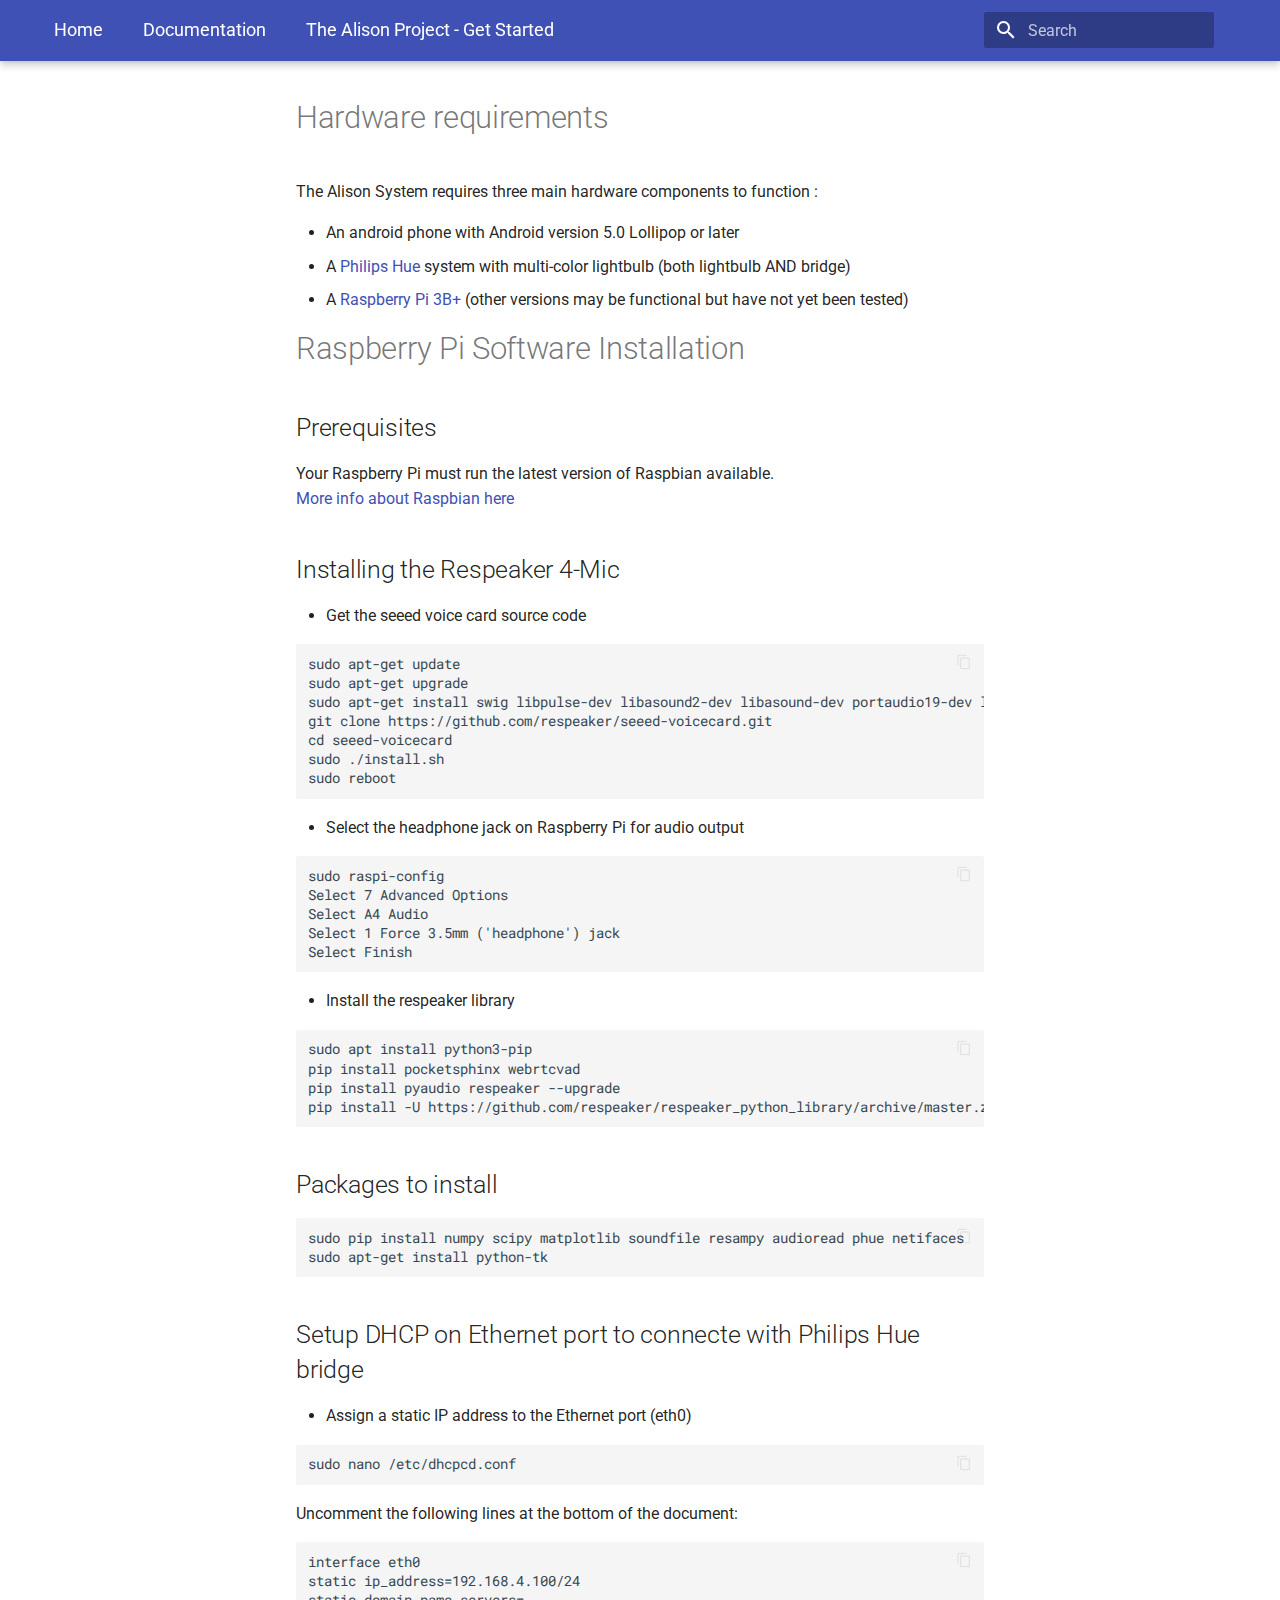
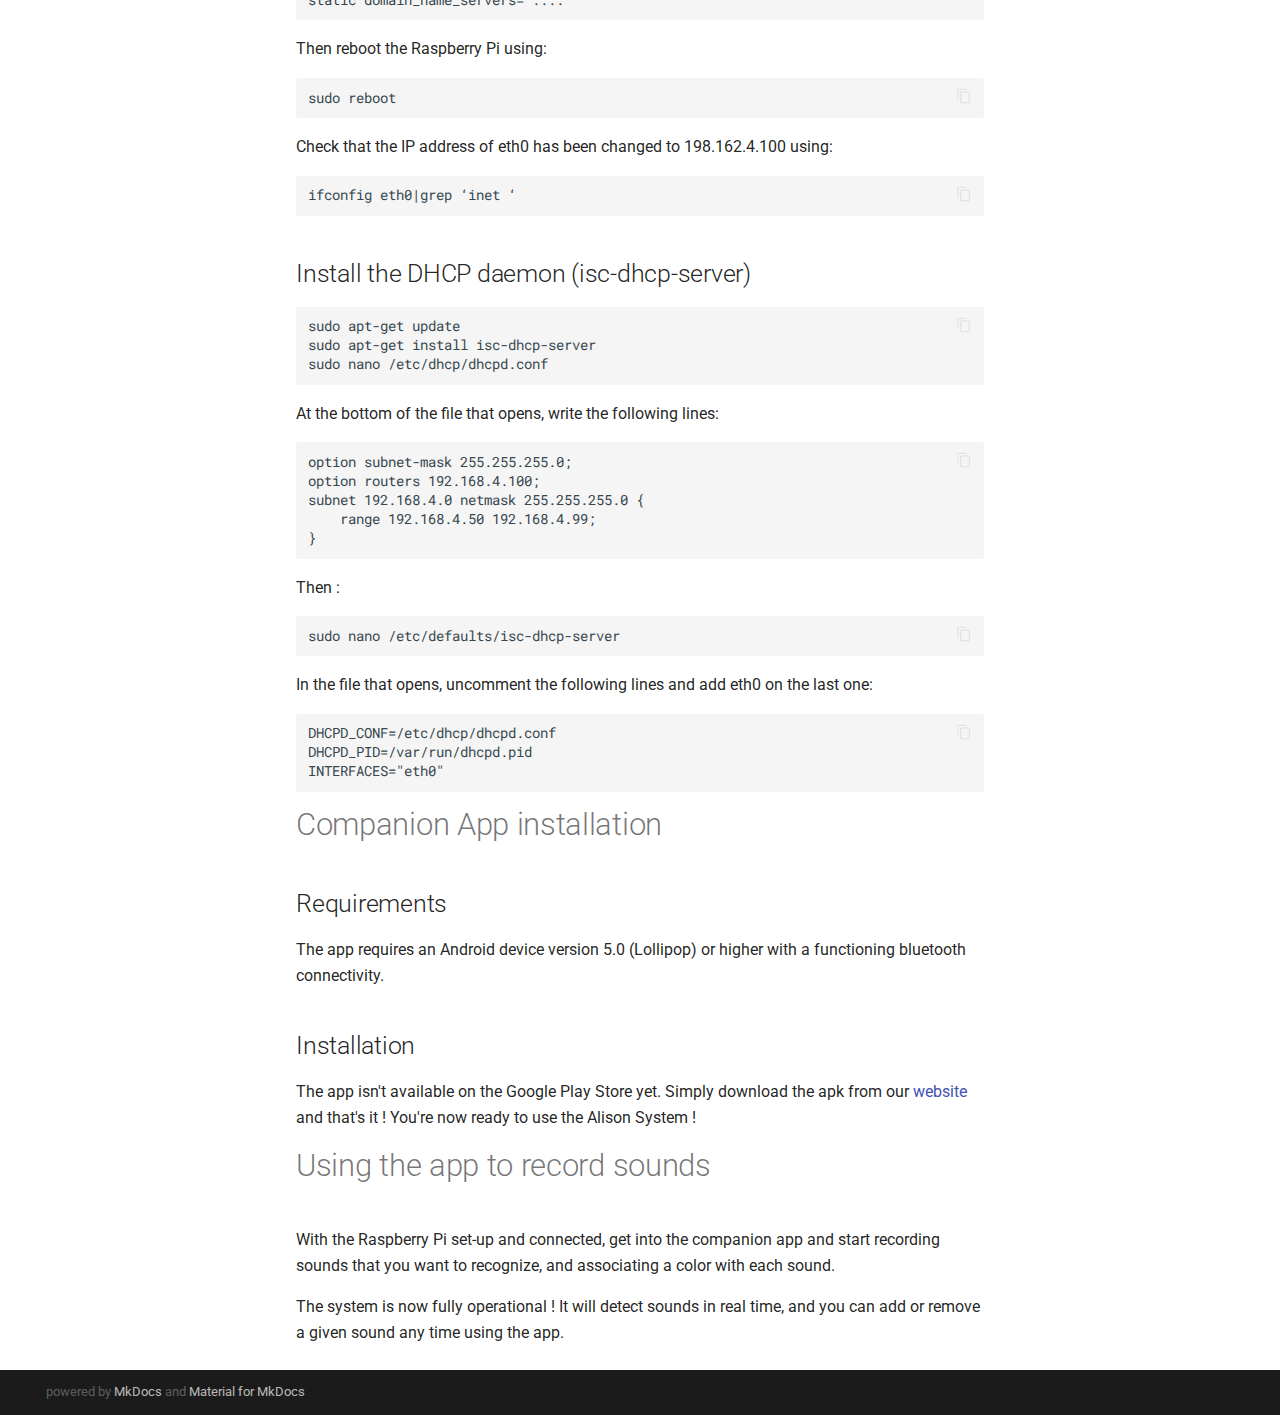
==== commit b19e2eae: "update dependencies" ====
--- a/docs/Get_Started/index.html
+++ b/docs/Get_Started/index.html
@@ -239,6 +239,7 @@
 </ul>
 <pre><code>sudo apt-get update
 sudo apt-get upgrade
+sudo apt-get install swig libpulse-dev libasound2-dev libasound-dev portaudio19-dev libportaudio2 libportaudiocpp0
 git clone https://github.com/respeaker/seeed-voicecard.git
 cd seeed-voicecard
 sudo ./install.sh
